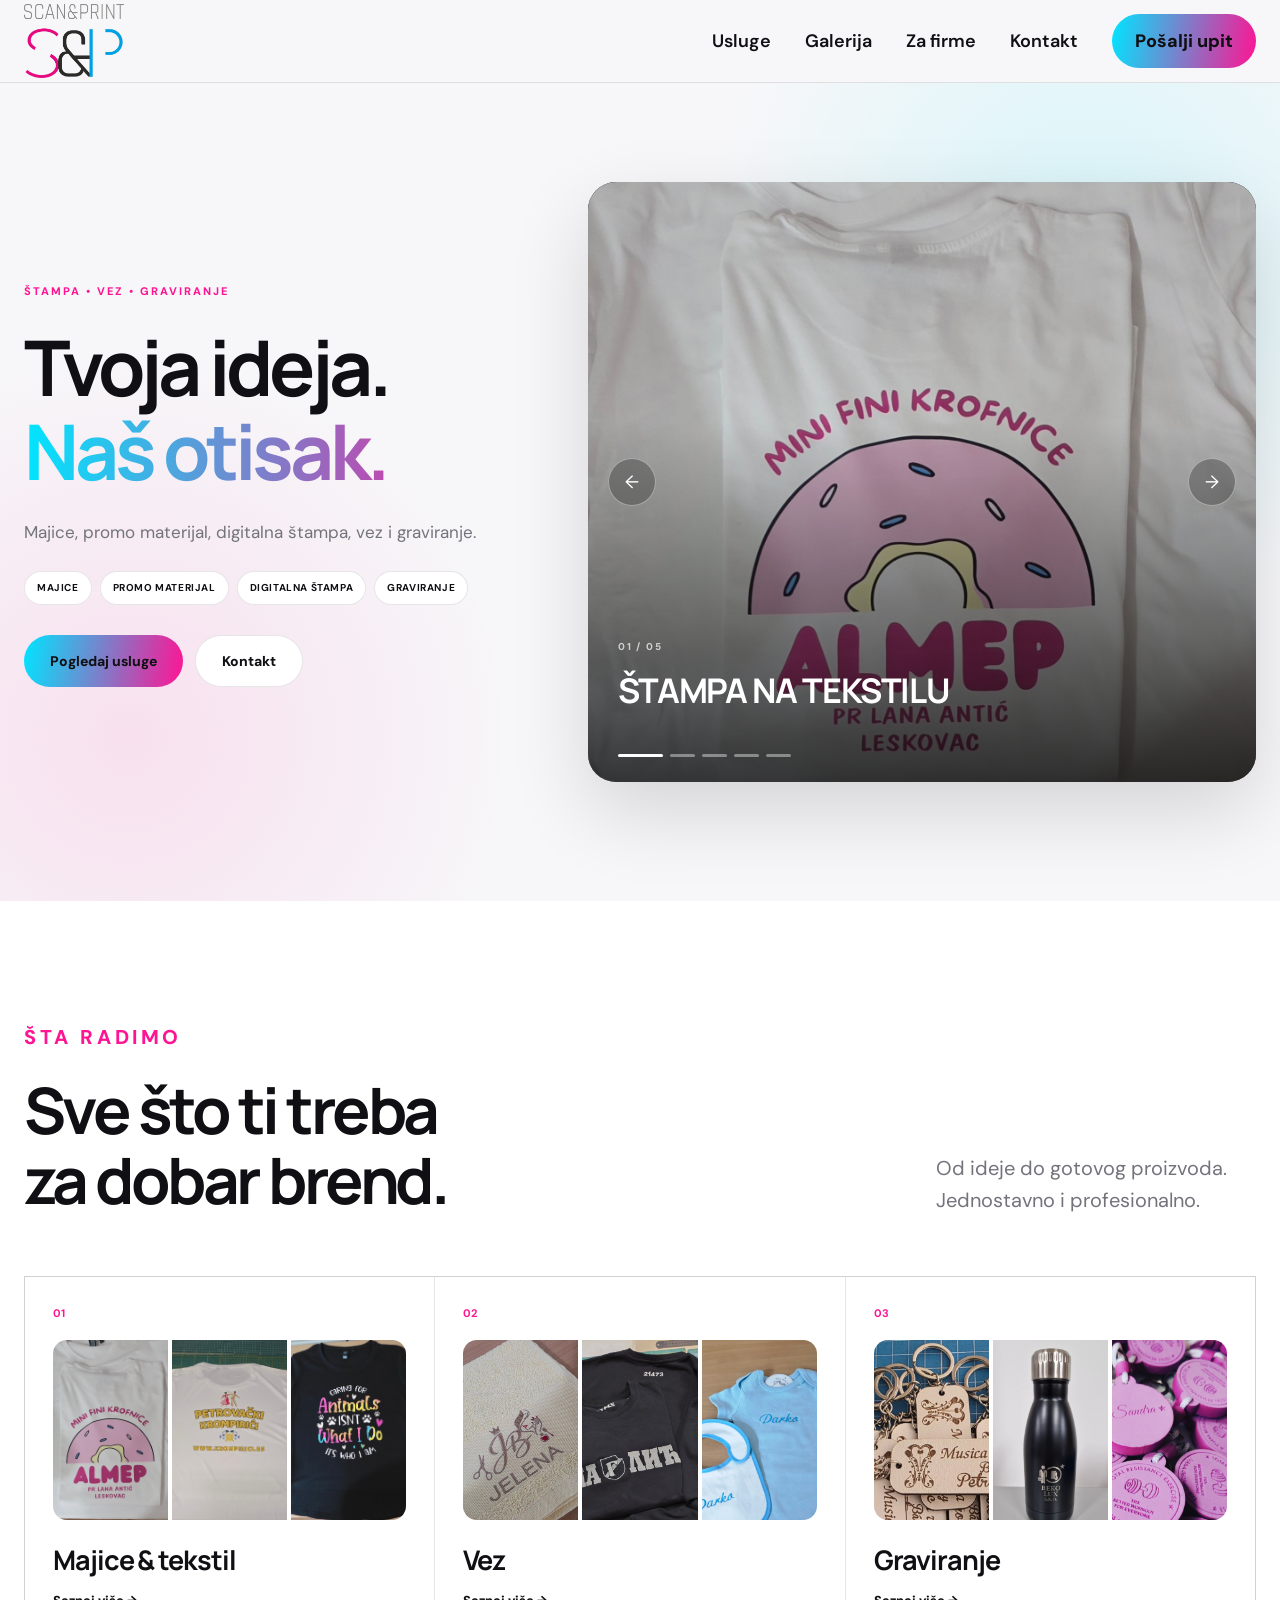
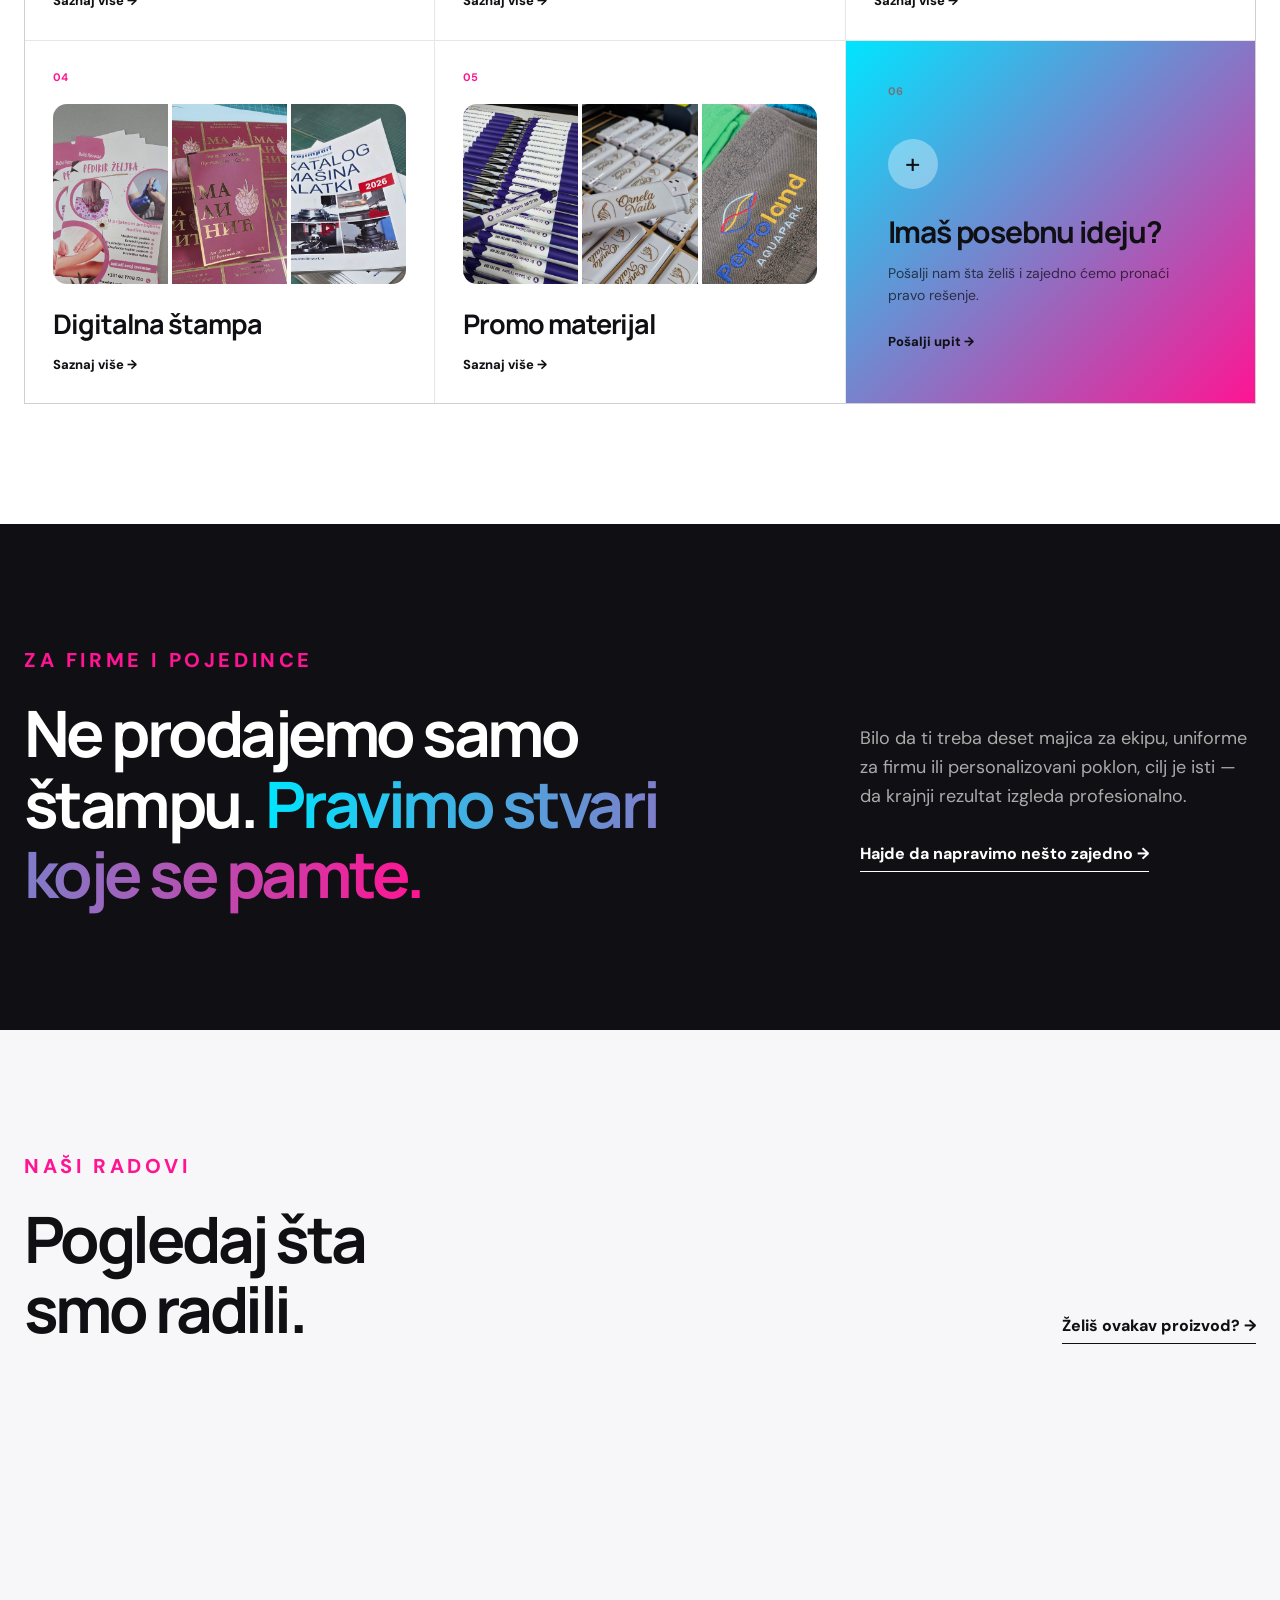
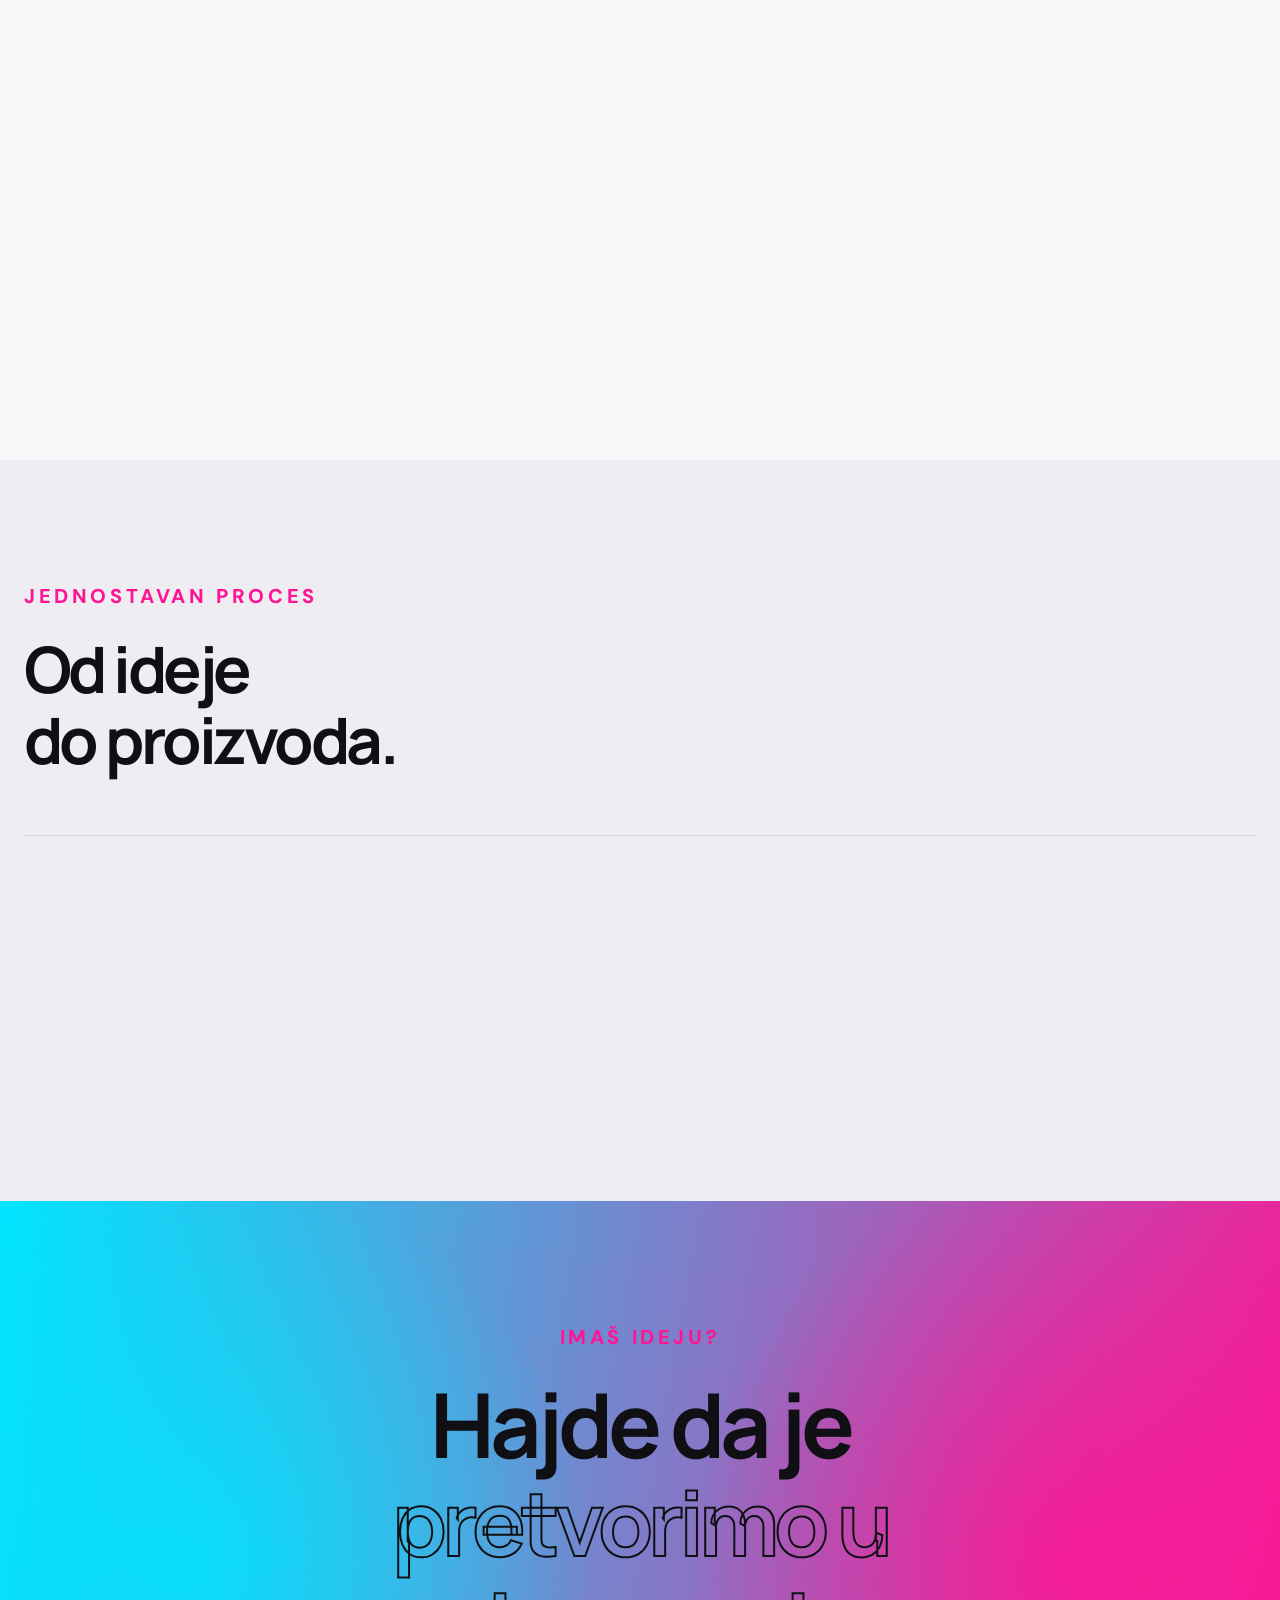
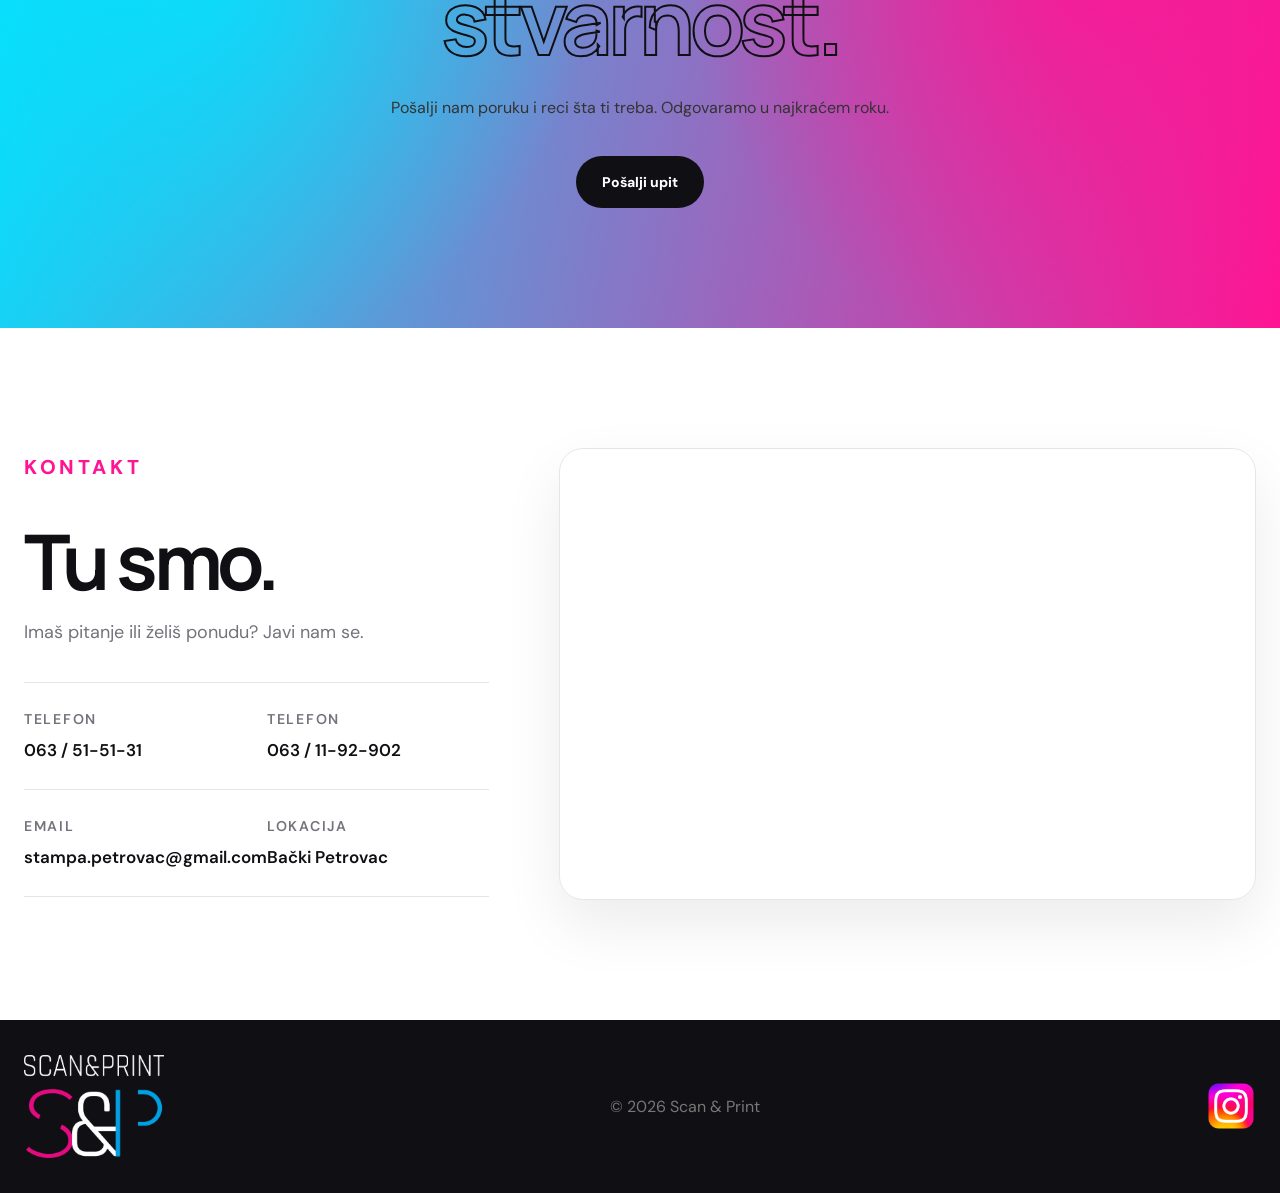
==== index.html @ a9c8c6fd "Add files via upload" ====
<!DOCTYPE html>
<html lang="sr">

<head>

    <meta charset="UTF-8">
    <meta name="viewport" content="width=device-width, initial-scale=1.0">

    <title>Scan & Print | Štampa, vez, graviranje i brendiranje</title>

    <meta name="description"
          content="Scan & Print – digitalna štampa, vez, graviranje, personalizacija i brendiranje u Bačkom Petrovcu.">

    <link rel="preconnect" href="https://fonts.googleapis.com">
    <link rel="preconnect" href="https://fonts.gstatic.com" crossorigin>

    <link href="https://fonts.googleapis.com/css2?family=DM+Sans:wght@400;500;600;700&family=Manrope:wght@500;600;700;800&display=swap"
          rel="stylesheet">

    <link rel="stylesheet" href="style.css">

</head>


<body>


<!-- ================= HEADER ================= -->

<header class="header">

    <div class="container nav">

        <a href="index.html" class="logo">
            <img src="slike/Logo crni.png" alt="Scan & Print">
        </a>


        <nav class="desktop-menu">
            <a href="usluge.html">Usluge</a>
            <a href="galerija.html">Galerija</a>
            <a href="firme.html">Za firme</a>
            <a href="#kontakt">Kontakt</a>
            <a href="#upit" class="nav-button">
                Pošalji upit
            </a>

        </nav>


        <button class="menu-toggle" aria-label="Otvori meni">

            <span></span>
            <span></span>
            <span></span>

        </button>

    </div>


    <div class="mobile-menu">

        <a href="usluge.html">Usluge</a>
        <a href="galerija.html">Galerija</a>
        <a href="firme.html">Za firme</a>
        <a href="#kontakt">Kontakt</a>

        <a href="#upit" class="mobile-button">
            Pošalji upit
        </a>

    </div>

</header>



<!-- ================= HERO ================= -->

<section class="hero">

    <div class="container hero-new">

        <!-- LEVA STRANA -->

        <div class="hero-new-content">

            <span class="hero-kicker">
                ŠTAMPA • VEZ • GRAVIRANJE
            </span>

            <h1>
                Tvoja ideja.
                <span>Naš otisak.</span>
            </h1>

            <p>
                Majice, promo materijal, digitalna štampa,
                vez i graviranje.
            </p>

            <div class="hero-services">

                <span>MAJICE</span>
                <span>PROMO MATERIJAL</span>
                <span>DIGITALNA ŠTAMPA</span>
                <span>GRAVIRANJE</span>

            </div>

            <div class="hero-buttons">

                <a
                    href="#usluge"
                    class="button primary"
                >
                    Pogledaj usluge
                </a>

                <a
                    href="#kontakt"
                    class="button secondary"
                >
                    Kontakt
                </a>

            </div>

        </div>


        <!-- DESNA STRANA / SLIDER -->

        <div class="hero-new-slider">

            <div class="hero-new-slide active">

                <img
                    src="Galerija/tekstil1.jpg"
                    alt="Štampa na tekstilu"
                >

                <div class="hero-new-caption">

                    <small>
                        01 / 05
                    </small>

                    <strong>
                        ŠTAMPA NA TEKSTILU
                    </strong>

                </div>

            </div>


            <div class="hero-new-slide">

                <img
                    src="Galerija/vez1.jpg"
                    alt="Vez"
                >

                <div class="hero-new-caption">

                    <small>
                        02 / 05
                    </small>

                    <strong>
                        VEZ
                    </strong>

                </div>

            </div>


            <div class="hero-new-slide">

                <img
                    src="Galerija/graviranje1.jpg"
                    alt="Graviranje"
                >

                <div class="hero-new-caption">

                    <small>
                        03 / 05
                    </small>

                    <strong>
                        GRAVIRANJE
                    </strong>

                </div>

            </div>


            <div class="hero-new-slide">

                <img
                    src="Galerija/stampa1.jpg"
                    alt="Digitalna štampa"
                >

                <div class="hero-new-caption">

                    <small>
                        04 / 05
                    </small>

                    <strong>
                        DIGITALNA ŠTAMPA
                    </strong>

                </div>

            </div>


            <div class="hero-new-slide">

                <img
                    src="Galerija/promo1.jpg"
                    alt="Promo materijal"
                >

                <div class="hero-new-caption">

                    <small>
                        05 / 05
                    </small>

                    <strong>
                        PROMO MATERIJAL
                    </strong>

                </div>

            </div>


            <button
                class="hero-new-prev"
                aria-label="Prethodna slika"
            >
                ←
            </button>


            <button
                class="hero-new-next"
                aria-label="Sledeća slika"
            >
                →
            </button>


            <div class="hero-new-dots">

                <button
                    class="hero-new-dot active"
                    aria-label="Slika 1"
                ></button>

                <button
                    class="hero-new-dot"
                    aria-label="Slika 2"
                ></button>

                <button
                    class="hero-new-dot"
                    aria-label="Slika 3"
                ></button>

                <button
                    class="hero-new-dot"
                    aria-label="Slika 4"
                ></button>

                <button
                    class="hero-new-dot"
                    aria-label="Slika 5"
                ></button>

            </div>

        </div>

    </div>

</section>



<!-- ================= SERVICES ================= -->

<section class="services section" id="usluge">

    <div class="container">

        <div class="section-heading">

            <div>
                <span class="eyebrow">ŠTA RADIMO</span>

                <h2>
                    Sve što ti treba<br>
                    za dobar brend.
                </h2>
            </div>

            <p>
                Od ideje do gotovog proizvoda.
                Jednostavno i profesionalno.
            </p>

        </div>


        <div class="services-grid">


            <!-- 01 MAJICE & TEKSTIL -->

            <article class="service-card service-image-card">

                <div class="service-number">
                    01
                </div>

                <div class="service-images">

                    <img
                        src="slike/tekstil1.jpg"
                        alt="Majice i tekstil 1"
                    >

                    <img
                        src="slike/tekstil2.jpg"
                        alt="Majice i tekstil 2"
                    >

                    <img
                        src="slike/tekstil3.jpg"
                        alt="Majice i tekstil 3"
                    >

                </div>

                <h3>
                    Majice & tekstil
                </h3>

                <a href="usluge.html">
                    Saznaj više →
                </a>

            </article>



            <!-- 02 VEZ -->

            <article class="service-card service-image-card">

                <div class="service-number">
                    02
                </div>

                <div class="service-images">

                    <img
                        src="slike/vez1.jpg"
                        alt="Vez 1"
                    >

                    <img
                        src="slike/vez2.jpg"
                        alt="Vez 2"
                    >

                    <img
                        src="slike/vez3.jpg"
                        alt="Vez 3"
                    >

                </div>

                <h3>
                    Vez
                </h3>

                <a href="usluge.html">
                    Saznaj više →
                </a>

            </article>



            <!-- 03 GRAVIRANJE -->

            <article class="service-card service-image-card">

                <div class="service-number">
                    03
                </div>

                <div class="service-images">

                    <img
                        src="slike/graviranje1.jpg"
                        alt="Graviranje 1"
                    >

                    <img
                        src="slike/graviranje5.jpg"
                        alt="Graviranje 2"
                    >

                    <img
                        src="slike/graviranje3.jpg"
                        alt="Graviranje 3"
                    >

                </div>

                <h3>
                    Graviranje
                </h3>

                <a href="usluge.html">
                    Saznaj više →
                </a>

            </article>



            <!-- 04 DIGITALNA ŠTAMPA -->

            <article class="service-card service-image-card">

                <div class="service-number">
                    04
                </div>

                <div class="service-images">

                    <img
                        src="slike/stampa1.jpg"
                        alt="Digitalna štampa 1"
                    >

                    <img
                        src="slike/stampa2.jpg"
                        alt="Digitalna štampa 2"
                    >

                    <img
                        src="slike/stampa3.jpg"
                        alt="Digitalna štampa 3"
                    >

                </div>

                <h3>
                    Digitalna štampa
                </h3>

                <a href="usluge.html">
                    Saznaj više →
                </a>

            </article>



            <!-- 05 PROMO MATERIJAL -->

            <article class="service-card service-image-card">

                <div class="service-number">
                    05
                </div>

                <div class="service-images">

                    <img
                        src="slike/promo1.jpg"
                        alt="Promo materijal 1"
                    >

                    <img
                        src="slike/promo2.jpg"
                        alt="Promo materijal 2"
                    >

                    <img
                        src="slike/promo3.jpg"
                        alt="Promo materijal 3"
                    >

                </div>

                <h3>
                    Promo materijal
                </h3>

                <a href="usluge.html">
                    Saznaj više →
                </a>

            </article>



            <!-- 06 POSEBNA IDEJA -->

            <article class="service-card accent service-special">

                <div class="service-number">
                    06
                </div>

                <div class="service-special-content">

                    <span class="special-symbol">
                        +
                    </span>

                    <h3>
                        Imaš posebnu ideju?
                    </h3>

                    <p>
                        Pošalji nam šta želiš
                        i zajedno ćemo pronaći
                        pravo rešenje.
                    </p>

                    <a href="#upit">
                        Pošalji upit →
                    </a>

                </div>

            </article>


        </div>

    </div>

</section>


<!-- ================= INTRO ================= -->

<section class="intro section">

    <div class="container intro-grid">


        <div class="intro-title">

            <span class="eyebrow">
                ZA FIRME I POJEDINCE
            </span>

            <h2>

                Ne prodajemo samo štampu.

                <span>
                    Pravimo stvari koje se pamte.
                </span>

            </h2>

        </div>


        <div class="intro-text">

            <p>

                Bilo da ti treba deset majica za ekipu,
                uniforme za firmu ili personalizovani poklon,
                cilj je isti — da krajnji rezultat izgleda
                profesionalno.

            </p>


            <a href="#upit" class="text-link">
                Hajde da napravimo nešto zajedno →
            </a>

        </div>


    </div>

</section>



<!-- ================= PORTFOLIO ================= -->

<section class="portfolio section" id="radovi">

    <div class="container">


        <div class="section-heading">

            <div>

                <span class="eyebrow">
                    NAŠI RADOVI
                </span>

                <h2>
                    Pogledaj šta<br>
                    smo radili.
                </h2>

            </div>


            <a href="#kontakt" class="text-link">
                Želiš ovakav proizvod? →
            </a>

        </div>



        <div class="portfolio-grid">


            <div class="portfolio-item item-large">

                <img src="slike/tekstil4.jpg"
                     alt="Štampa na majicama">

                <div class="portfolio-label">
                    MAJICE
                </div>

            </div>



            <div class="portfolio-item">

                <img src="slike/vez1.jpg"
                     alt="Vez">

                <div class="portfolio-label">
                    VEZ
                </div>

            </div>



            <div class="portfolio-item">

                <img src="slike/graviranje5.jpg"
                     alt="Graviranje">

                <div class="portfolio-label">
                    GRAVIRANJE
                </div>

            </div>



            <div class="portfolio-item item-wide">

                <img src="slike/promo4.jpg"
                     alt="Promo materijal">

                <div class="portfolio-label">
                    PROMO MATERIJAL
                </div>

            </div>


        </div>

    </div>

</section>



<!-- ================= PROCESS ================= -->

<section class="process section" id="proces">

    <div class="container">


        <div class="section-heading">

            <div>

                <span class="eyebrow">
                    JEDNOSTAVAN PROCES
                </span>

                <h2>
                    Od ideje<br>
                    do proizvoda.
                </h2>

            </div>

        </div>



        <div class="process-grid">


            <div class="process-item">

                <span>01</span>

                <h3>
                    Pošalješ ideju
                </h3>

                <p>
                    Logo, fotografiju, tekst
                    ili samo objasniš šta želiš.
                </p>

            </div>



            <div class="process-item">

                <span>02</span>

                <h3>
                    Pripremamo dizajn
                </h3>

                <p>
                    Dogovaramo detalje i
                    pripremamo materijal za štampu.
                </p>

            </div>



            <div class="process-item">

                <span>03</span>

                <h3>
                    Izrada
                </h3>

                <p>
                    Štampamo, vezemo ili
                    graviramo prema dogovoru.
                </p>

            </div>



            <div class="process-item">

                <span>04</span>

                <h3>
                    Gotov proizvod
                </h3>

                <p>
                    Preuzimaš gotov proizvod
                    spreman za upotrebu.
                </p>

            </div>


        </div>

    </div>

</section>



<!-- ================= CTA ================= -->

<section class="cta section" id="upit">

    <div class="container cta-inner">

        <span class="eyebrow">
            IMAŠ IDEJU?
        </span>


        <h2>

            Hajde da je

            <span>
                pretvorimo u stvarnost.
            </span>

        </h2>


        <p>

            Pošalji nam poruku i reci šta ti treba.
            Odgovaramo u najkraćem roku.

        </p>


        <a href="mailto:stampa.petrovac@gmail.com"
           class="button light">

            Pošalji upit

        </a>

    </div>

</section>



<!-- ================= CONTACT ================= -->

<section class="contact section" id="kontakt">

    <div class="container">

        <div class="contact-grid">

            <!-- LEVO -->

            <div class="contact-content">

                <span class="eyebrow">
                    KONTAKT
                </span>

                <h2>
                    Tu smo.
                </h2>

                <p>
                    Imaš pitanje ili želiš ponudu?
                    Javi nam se.
                </p>


                <div class="contact-info">

                    <a href="tel:+38163515131">

                        <small>
                            Telefon
                        </small>

                        063 / 51-51-31

                    </a>


                    <a href="tel:+381631192902">

                        <small>
                            Telefon
                        </small>

                        063 / 11-92-902

                    </a>


                    <a href="mailto:stampa.petrovac@gmail.com">

                        <small>
                            Email
                        </small>

                        stampa.petrovac@gmail.com

                    </a>


                    <div>

                        <small>
                            Lokacija
                        </small>

                        Bački Petrovac

                    </div>

                </div>

            </div>


            <!-- DESNO MAPA -->

            <div class="contact-map">

                <iframe
        src="https://www.google.com/maps?q=Puškinova+10,+Bački+Petrovac,+Serbia&output=embed"
        width="100%"
        height="100%"
        style="border:0;"
        allowfullscreen=""
        loading="lazy"
        referrerpolicy="no-referrer-when-downgrade">
                </iframe>

            </div>

        </div>

    </div>

</section>



<!-- ================= FOOTER ================= -->

<footer class="footer">

    <div class="container footer-inner">


        <a href="index.html" class="logo">

            <img src="slike/Logo beli.png"
                 alt="Scan & Print">

        </a>


        <p>
            © 2026 Scan & Print
        </p>


<a
    href="https://www.instagram.com/scan_print_bp/"
    target="_blank"
    rel="noopener noreferrer"
>
    <img
        src="slike/iq.png"
        alt="Instagram Scan & Print"
        style="width: 50px; height: 50px;"
    >
</a>

    </div>

</footer>

<button
    class="back-to-top"
    id="backToTop"
    aria-label="Vrati se na vrh"
>
    ↑
</button>

<script src="script.js"></script>

</body>

</html>
---- style.css ----
:root {
    --black: #101014;
    --dark: #18181d;
    --white: #ffffff;

    --background: #f7f7f9;
    --soft: #eeeeF2;

    --cyan: #00e5ff;
    --magenta: #ff1493;

    --gray: #73737c;
    --light-gray: #a1a1aa;

    --border: rgba(16, 16, 20, 0.10);

    --container: 1240px;
}


/* =========================================================
   RESET
========================================================= */

* {
    margin: 0;
    padding: 0;
    box-sizing: border-box;
}

html {
    scroll-behavior: smooth;
}

body {
    font-family: "DM Sans", sans-serif;
    background: var(--background);
    color: var(--black);
    line-height: 1.6;
    overflow-x: hidden;
}

img {
    max-width: 100%;
    display: block;
}

a {
    color: inherit;
    text-decoration: none;
}

button,
input,
textarea {
    font-family: inherit;
}


/* =========================================================
   CONTAINER
========================================================= */

.container {
    width: min(
        var(--container),
        calc(100% - 48px)
    );

    margin: 0 auto;
}


/* =========================================================
   SECTIONS
========================================================= */

.section {
    padding: 120px 0;
}


/* =========================================================
   TYPOGRAPHY
========================================================= */

h1,
h2,
h3 {
    font-family: "Manrope", sans-serif;
}

h2 {
    font-size: clamp(42px, 5vw, 72px);
    line-height: .98;
    letter-spacing: -.055em;
}

.eyebrow {
    display: inline-block;
    color: var(--magenta);
    font-size: 20px;
    font-weight: 800;
    letter-spacing: .18em;
    margin-bottom: 22px;
}


/* =========================================================
   HEADER
========================================================= */

.header {
    position: sticky;
    top: 0;
    z-index: 1000;

    background: rgba(247, 247, 249, .92);

    backdrop-filter: blur(18px);
    -webkit-backdrop-filter: blur(18px);

    border-bottom: 1px solid var(--border);
}

.nav {
    height: 82px;

    display: flex;
    align-items: center;
    justify-content: space-between;
}


/* =========================================================
   LOGO
========================================================= */

.logo {
    display: flex;
    align-items: center;
    flex-shrink: 0;
}

.logo img {
    width: 100px;
    height: auto;
    display: block;
}


/* =========================================================
   DESKTOP MENU
========================================================= */

.desktop-menu {
    display: flex;
    align-items: center;
    gap: 34px;

    font-size: 18px;
    font-weight: 600;
}

.desktop-menu a {
    transition: color .2s ease;
}

.desktop-menu a:hover {
    color: var(--magenta);
}


/* =========================================================
   NAV BUTTON
========================================================= */

.nav-button {
    padding: 13px 23px;

    border-radius: 100px;

    font-weight: 800;

    color: var(--black);

    background:
        linear-gradient(
            100deg,
            var(--cyan),
            var(--magenta)
        );

    transition:
        transform .2s ease,
        box-shadow .2s ease;
}

.nav-button:hover {
    transform: translateY(-2px);

    box-shadow:
        0 10px 30px
        rgba(255, 20, 147, .20);
}


/* =========================================================
   MOBILE MENU BUTTON
========================================================= */

.menu-toggle {
    display: none;

    width: 34px;
    height: 34px;

    border: none;
    background: transparent;

    cursor: pointer;

    padding: 4px;
}

.menu-toggle span {
    display: block;

    width: 100%;
    height: 2px;

    margin: 6px 0;

    background: var(--black);

    transition: .3s;
}


/* =========================================================
   MOBILE MENU
========================================================= */

.mobile-menu {
    display: none;

    flex-direction: column;

    padding: 20px 24px 30px;

    background: var(--background);

    border-top: 1px solid var(--border);
}

.mobile-menu.active {
    display: flex;
}

.mobile-menu a {
    padding: 15px 0;

    border-bottom: 1px solid var(--border);

    font-weight: 600;
}

.mobile-menu a:hover {
    color: var(--magenta);
}

.mobile-button {
    margin-top: 15px;

    text-align: center;

    border-radius: 100px;

    background:
        linear-gradient(
            100deg,
            var(--cyan),
            var(--magenta)
        );

    border: none !important;

    color: var(--black);
}


/* =========================================================
   HERO
========================================================= */

.hero {
    min-height: calc(100vh - 82px);

    display: flex;
    align-items: center;

    padding: 70px 0;

    position: relative;

    overflow: hidden;

    background:
        radial-gradient(
            circle at 85% 20%,
            rgba(0, 229, 255, .13),
            transparent 30%
        ),

        radial-gradient(
            circle at 10% 80%,
            rgba(255, 20, 147, .10),
            transparent 30%
        );
}

.hero-grid {
    display: grid;

    grid-template-columns: 1fr 1fr;

    gap: 70px;

    align-items: center;
}


/* =========================================================
   HERO CONTENT
========================================================= */

.hero-content {
    max-width: 620px;
}

.hero-logo {
    margin-bottom: 25px;
}

.hero-logo img {
    width: 180px;
    height: auto;
}

.hero h1 {
    font-size: clamp(60px, 8vw, 112px);

    line-height: 1.15;

    letter-spacing: -.07em;

    margin-bottom: 35px;
}

.hero h1 span {
    display: block;

    color: transparent;

    background:
        linear-gradient(
            90deg,
            var(--cyan),
            var(--magenta)
        );

    -webkit-background-clip: text;
    background-clip: text;
}

.hero p {
    max-width: 500px;

    color: var(--gray);

    font-size: 19px;

    margin-bottom: 40px;
}


/* =========================================================
   HERO BUTTONS
========================================================= */

.hero-buttons {
    display: flex;
    gap: 12px;
}

.button {
    display: inline-flex;

    align-items: center;
    justify-content: center;

    min-height: 52px;

    padding: 0 26px;

    border-radius: 100px;

    font-size: 14px;
    font-weight: 800;

    transition:
        transform .2s ease,
        box-shadow .2s ease;
}

.button:hover {
    transform: translateY(-3px);
}

.primary {
    background:
        linear-gradient(
            100deg,
            var(--cyan),
            var(--magenta)
        );

    color: var(--black);
}

.primary:hover {
    box-shadow:
        0 12px 35px
        rgba(255, 20, 147, .25);
}

.secondary {
    background: var(--white);

    border: 1px solid var(--border);
}


/* =========================================================
   NEW HERO
========================================================= */

.hero {
    padding: 70px 0 90px;
    overflow: hidden;
}

.hero-new {
    display: grid;
    grid-template-columns: .85fr 1.15fr;
    align-items: center;
    gap: 70px;
}


/* TEXT */

.hero-new-content {
    position: relative;
    z-index: 2;
}

.hero-kicker {
    display: inline-block;

    font-size: 11px;
    font-weight: 800;

    letter-spacing: .18em;

    color: var(--magenta);
}

.hero-new-content h1 {
    margin: 22px 0 25px;

    font-family: "Manrope", sans-serif;

    font-size: clamp(55px, 6vw, 90px);

    line-height: 1.08;
    
    letter-spacing: -.055em;
}

.hero-new-content h1 span {
    display: block;

    color: transparent;

    background:
        linear-gradient(
            90deg,
            var(--cyan),
            var(--magenta)
        );

    -webkit-background-clip: text;
    background-clip: text;
}

.hero-new-content p {
    max-width: 500px;

    margin-bottom: 25px;

    font-size: 17px;

    line-height: 1.6;

    color: var(--gray);
}


/* SERVICES */

.hero-services {
    display: flex;

    flex-wrap: wrap;

    gap: 8px;

    margin-bottom: 30px;
}

.hero-services span {
    padding: 8px 12px;

    border: 1px solid var(--border);

    border-radius: 50px;

    font-size: 10px;

    font-weight: 700;

    letter-spacing: .06em;

    background: var(--white);
}


/* SLIDER */

.hero-new-slider {
    position: relative;

    width: 100%;

    height: 600px;

    overflow: hidden;

    border-radius: 28px;

    background: #111;

    box-shadow:
        0 30px 80px rgba(0,0,0,.14);
}

.hero-new-slide {
    position: absolute;

    inset: 0;

    opacity: 0;

    visibility: hidden;

    transform: scale(1.04);

    transition:
        opacity .6s ease,
        transform 1s ease;
}

.hero-new-slide.active {
    opacity: 1;

    visibility: visible;

    transform: scale(1);
}

.hero-new-slide::after {
    content: "";

    position: absolute;

    inset: 0;

    background:
        linear-gradient(
            180deg,
            transparent 40%,
            rgba(0,0,0,.75)
        );
}

.hero-new-slide img {
    width: 100%;
    height: 100%;

    object-fit: cover;

    display: block;
}


/* CAPTION */

.hero-new-caption {
    position: absolute;

    z-index: 3;

    left: 30px;
    bottom: 65px;

    color: white;
}

.hero-new-caption small {
    display: block;

    margin-bottom: 8px;

    font-size: 10px;

    font-weight: 700;

    letter-spacing: .18em;

    opacity: .7;
}

.hero-new-caption strong {
    font-family: "Manrope", sans-serif;

    font-size: 34px;

    letter-spacing: -.04em;
}


/* ARROWS */

.hero-new-prev,
.hero-new-next {
    position: absolute;

    z-index: 5;

    top: 50%;

    width: 48px;
    height: 48px;

    display: flex;

    align-items: center;
    justify-content: center;

    border: 1px solid rgba(255,255,255,.4);

    border-radius: 50%;

    background: rgba(0,0,0,.25);

    backdrop-filter: blur(10px);

    color: white;

    font-size: 18px;

    cursor: pointer;

    transform: translateY(-50%);

    transition: .25s ease;
}

.hero-new-prev {
    left: 20px;
}

.hero-new-next {
    right: 20px;
}

.hero-new-prev:hover,
.hero-new-next:hover {
    background:
        linear-gradient(
            135deg,
            var(--cyan),
            var(--magenta)
        );

    border-color: transparent;

    transform:
        translateY(-50%)
        scale(1.08);
}


/* DOTS */

.hero-new-dots {
    position: absolute;

    z-index: 5;

    left: 30px;
    right: 30px;
    bottom: 25px;

    display: flex;

    gap: 7px;
}

.hero-new-dot {
    width: 25px;
    height: 3px;

    padding: 0;

    border: 0;

    border-radius: 10px;

    background: rgba(255,255,255,.4);

    cursor: pointer;

    transition: .3s ease;
}

.hero-new-dot.active {
    width: 45px;

    background: white;
}


/* =========================================================
   TABLET
========================================================= */

@media (max-width: 1000px) {

    .hero-new {
        grid-template-columns: 1fr;

        gap: 45px;
    }

    .hero-new-content {
        max-width: 700px;
    }

    .hero-new-slider {
        height: 520px;
    }

}


/* =========================================================
   MOBILE
========================================================= */

@media (max-width: 600px) {

    .hero {
        padding: 20px 0 60px;
    }

    .hero-new {
        display: flex;

        flex-direction: column;

        gap: 25px;
    }


    /* SLIKA PRVA */

    .hero-new-slider {
        order: 1;

        height: 340px;

        border-radius: 20px;

        width: 100%;
    }


    /* TEKST POSLE SLIKE */

    .hero-new-content {
        order: 2;

        width: 100%;
    }


    .hero-kicker {
        font-size: 10px;
    }


    .hero-new-content h1 {
        font-size: 48px;

        margin:
            12px 0 15px;
    }


    .hero-new-content p {
        font-size: 15px;

        line-height: 1.5;

        margin-bottom: 18px;
    }


    .hero-services {
        gap: 6px;

        margin-bottom: 20px;
    }


    .hero-services span {
        font-size: 9px;

        padding: 7px 10px;
    }


    .hero-new-caption {
        left: 20px;

        bottom: 55px;
    }


    .hero-new-caption strong {
        font-size: 27px;
    }


    .hero-new-prev,
    .hero-new-next {
        width: 40px;
        height: 40px;
    }


    .hero-new-prev {
        left: 12px;
    }

    .hero-new-next {
        right: 12px;
    }


    .hero-new-dots {
        left: 20px;
        right: 20px;

        bottom: 20px;
    }

}


/* =========================================================
   SECTION HEADING
========================================================= */

.section-heading {
    display: flex;

    justify-content: space-between;

    align-items: flex-end;

    margin-bottom: 60px;
}

.section-heading > p {
    width: 320px;

    color: var(--gray);

    font-size: 20px;
}


/* =========================================================
   SERVICES
========================================================= */

.services {
    background: var(--white);
}

.services-grid {
    display: grid;

    grid-template-columns:
        repeat(3, 1fr);

    gap: 1px;

    background: var(--border);

    border: 1px solid var(--border);
}


/* =========================================================
   SERVICE CARD
========================================================= */

.service-card {
    background: var(--white);

    padding: 42px;

    min-height: 310px;

    display: flex;

    flex-direction: column;

    transition:
        background .3s ease,
        color .3s ease,
        transform .3s ease;
}

.service-card:hover {
    background: var(--black);

    color: white;

    transform:
        translateY(-5px);
}

.service-card.large {
    grid-row: span 2;

    min-height: 621px;
}

.service-number {
    font-size: 11px;

    font-weight: 700;

    color: var(--gray);

    margin-bottom: 30px;
}


/* =========================================================
   SERVICE IMAGE
========================================================= */

.service-image {
    width: 100%;

    height: 180px;

    margin-bottom: 25px;

    border-radius: 14px;

    overflow: hidden;

    background: #ddd;
}

.service-image img {
    width: 100%;
    height: 100%;

    object-fit: cover;

    display: block;

    transition:
        transform .5s ease;
}

.service-card:hover
.service-image img {
    transform:
        scale(1.05);
}


/* =========================================================
   SERVICE ICON
========================================================= */

.service-icon {
    width: 48px;
    height: 48px;

    display: flex;

    align-items: center;
    justify-content: center;

    border-radius: 50%;

    background:
        linear-gradient(
            135deg,
            rgba(0, 229, 255, .15),
            rgba(255, 20, 147, .15)
        );

    color: var(--magenta);

    font-family: "Manrope", sans-serif;

    font-size: 14px;

    font-weight: 800;

    margin-bottom: 25px;
}

.service-card h3 {
    font-size: 27px;

    letter-spacing: -.04em;

    margin-bottom: 12px;
}

.service-card p {
    max-width: 300px;

    color: var(--gray);

    font-size: 14px;

    margin-bottom: 25px;
}

.service-card:hover p {
    color: #aaa;
}

.service-card a {
    margin-top: auto;

    font-size: 13px;

    font-weight: 800;
}

.service-card a:hover {
    color: var(--cyan);
}


/* =========================================================
   SPECIAL CARD
========================================================= */

.service-card.accent {
    background:
        linear-gradient(
            135deg,
            var(--cyan),
            var(--magenta)
        );

    color: var(--black);
}

.service-card.accent:hover {
    background:
        linear-gradient(
            135deg,
            var(--magenta),
            var(--cyan)
        );

    color: var(--black);
}

.service-card.accent .service-icon {
    background:
        rgba(255, 255, 255, .35);

    color: var(--black);
}


/* =========================================================
   INTRO
========================================================= */

.intro {
    background: var(--black);

    color: white;
}

.intro-grid {
    display: grid;

    grid-template-columns:
        1.3fr .7fr;

    gap: 100px;
}

.intro h2 {
    max-width: 800px;
}

.intro h2 span {
    display: inline;

    color: transparent;

    background:
        linear-gradient(
            90deg,
            var(--cyan),
            var(--magenta)
        );

    -webkit-background-clip: text;
    background-clip: text;
}

.intro-text {
    padding-top: 80px;
}

.intro-text p {
    color: #aaa;

    font-size: 18px;

    margin-bottom: 30px;
}


/* =========================================================
   TEXT LINK
========================================================= */

.text-link {
    display: inline-block;

    font-size: 16px;

    font-weight: 800;

    padding-bottom: 5px;

    border-bottom:
        1px solid
        currentColor;

    transition:
        color .2s ease;
}

.text-link:hover {
    color: var(--magenta);
}


/* =========================================================
   PORTFOLIO
========================================================= */

.portfolio {
    background: var(--background);
}

.portfolio-grid {
    display: grid;

    grid-template-columns:
        1.4fr .8fr .8fr;

    grid-auto-rows: 260px;

    gap: 16px;
}

.portfolio-item {
    position: relative;

    overflow: hidden;

    border-radius: 20px;

    background: #ddd;
}

.portfolio-item img {
    width: 100%;
    height: 100%;

    display: block;

    object-fit: cover;

    transition:
        transform .6s ease;
}

.portfolio-item:hover img {
    transform:
        scale(1.06);
}

.item-large {
    grid-row: span 2;
}

.item-wide {
    grid-column: span 2;
}


/* =========================================================
   PORTFOLIO LABEL
========================================================= */

.portfolio-label {
    position: absolute;

    left: 20px;
    bottom: 20px;

    padding:
        9px
        14px;

    border-radius: 100px;

    background:
        rgba(
            16,
            16,
            20,
            .85
        );

    color: white;

    font-size: 10px;

    font-weight: 800;

    letter-spacing: .12em;

    backdrop-filter: blur(10px);
}


/* =========================================================
   PROCESS
========================================================= */

.process {
    background: var(--soft);
}

.process-grid {
    display: grid;

    grid-template-columns:
        repeat(4, 1fr);

    border-top:
        1px solid
        var(--border);
}

.process-item {
    padding:
        40px
        30px;

    border-right:
        1px solid
        var(--border);
}

.process-item:last-child {
    border-right: none;
}

.process-item > span {
    display: block;

    color: var(--magenta);

    font-size: 12px;

    font-weight: 800;

    margin-bottom: 60px;
}

.process-item h3 {
    font-size: 24px;

    letter-spacing: -.04em;

    margin-bottom: 12px;
}

.process-item p {
    color: var(--gray);

    font-size: 14px;
}


/* =========================================================
   CTA
========================================================= */

.cta {
    position: relative;

    overflow: hidden;

    text-align: center;

    background:
        radial-gradient(
            circle at 15% 50%,
            rgba(0, 229, 255, .8),
            transparent 35%
        ),

        radial-gradient(
            circle at 85% 50%,
            rgba(255, 20, 147, .8),
            transparent 35%
        ),

        linear-gradient(
            100deg,
            var(--cyan),
            var(--magenta)
        );
}

.cta-inner {
    max-width: 900px;
}

.cta h2 {
    font-size:
        clamp(
            50px,
            7vw,
            90px
        );

    margin-bottom: 25px;
}

.cta h2 span {
    display: block;

    color: transparent;

    -webkit-text-stroke:
        2px
        var(--black);
}

.cta p {
    max-width: 500px;

    margin:
        0 auto
        35px;

    color: #333;
}


/* =========================================================
   CTA BUTTON
========================================================= */

.light {
    background: var(--black);

    color: white;
}

.light:hover {
    box-shadow:
        0 15px 40px
        rgba(0, 0, 0, .25);
}


/* =========================================================
   CONTACT
========================================================= */

.contact {
    background: var(--white);
}

.contact-grid {
    display: grid;

    grid-template-columns:
        1fr 1fr;

    gap: 100px;
}

.contact h2 {
    margin-bottom: 20px;
}

.contact-grid > div:first-child p {
    color: var(--gray);
    font-size: 18px;
}

.contact-info {
    display: grid;

    grid-template-columns:
        1fr 1fr;

    border-top:
        1px solid
        var(--border);
}

.contact-info a,
.contact-info > div {
    padding:
        25px 0;

    border-bottom:
        1px solid
        var(--border);

    display: flex;

    flex-direction: column;

    font-size: 17px;

    font-weight: 600;
}

.contact-info small {

    color: var(--gray);

    text-transform: uppercase;

    letter-spacing: .12em;

    margin-bottom: 6px;
}

.contact-info a:hover {
    color: var(--magenta);
}


/* =========================================================
   FOOTER
========================================================= */

.footer {
    background: var(--black);

    color: white;

    padding: 35px 0;
}

.footer-inner {
    display: flex;

    align-items: center;

    justify-content: space-between;
}

.footer .logo img {
    width: 140px;
}

.footer p {
    color: #777;

    font-size: 16px;
}

.footer a:last-child {
    font-size: 13px;
}

.footer a:last-child:hover {
    color: var(--cyan);
}


/* =========================================================
   TABLET
========================================================= */

@media (max-width: 900px) {

    .section {
        padding: 85px 0;
    }


    /* HEADER */

    .desktop-menu {
        display: none;
    }

    .menu-toggle {
        display: block;
    }


    /* HERO */

    .hero-grid {
        grid-template-columns: 1fr;
    }

    .hero-visual {
        height: 450px;
    }


    /* SERVICES */

    .services-grid {
        grid-template-columns:
            1fr 1fr;
    }

    .service-card.large {
        grid-row: auto;

        min-height: 310px;
    }


    /* INTRO */

    .intro-grid {
        grid-template-columns: 1fr;

        gap: 30px;
    }

    .intro-text {
        padding-top: 0;
    }


    /* PROCESS */

    .process-grid {
        grid-template-columns:
            1fr 1fr;
    }

    .process-item {
        border-bottom:
            1px solid
            var(--border);
    }


    /* CONTACT */

    .contact-grid {
        grid-template-columns: 1fr;

        gap: 50px;
    }

}


/* =========================================================
   MOBILE
========================================================= */

@media (max-width: 600px) {

    .container {
        width:
            calc(100% - 32px);
    }

    .section {
        padding:
            75px 0;
    }


    /* LOGO */

    .logo img {
        width: 120px;
    }


    /* HEADER */

    .nav {
        height: 70px;
    }


    /* HERO */

    .hero {
        min-height: auto;

        padding:
            45px 0
            60px;
    }

    .hero-logo img {
        width: 145px;
    }

    .hero h1 {
        font-size: 62px;
    }

    .hero p {
        font-size: 17px;
    }

    .hero-buttons {
        flex-direction: column;
    }

    .button {
        width: 100%;
    }


    /* HERO VISUAL */

    .hero-visual {
        height: 360px;

        border-radius: 25px;
    }

    .hero-card {
        padding: 7px;

        border-radius: 10px;
    }

    .hero-card span {
        font-size: 8px;

        margin:
            3px
            4px
            5px;
    }

    .hero-card img {
        width: 90px;
        height: 90px;

        border-radius: 6px;
    }

    .hero-circle {
        width: 185px;
        height: 185px;

        font-size: 18px;
    }

    .hero-circle strong {
        font-size: 27px;
    }

    .card-one {
        top: 20px;
        left: 15px;
    }

    .card-two {
        top: 65px;
        right: 12px;
    }

    .card-three {
        bottom: 20px;
        left: 25px;
    }


    /* SECTION HEADING */

    .section-heading {
        flex-direction: column;

        align-items: flex-start;

        gap: 25px;

        margin-bottom: 40px;
    }

    .section-heading > p {
        width: auto;
    }


    /* SERVICES */

    .services-grid {
        grid-template-columns: 1fr;
    }

    .service-card {
        min-height: 280px;

        padding: 30px;
    }

    .service-card.large {
        min-height: 400px;
    }

    .service-image {
        height: 220px;
    }


    /* INTRO */

    .intro h2 {
        font-size: 43px;
    }


    /* PORTFOLIO */

    .portfolio-grid {
        grid-template-columns: 1fr;

        grid-auto-rows: 280px;

        gap: 12px;
    }

    .portfolio-item,
    .item-large,
    .item-wide {
        grid-column: auto;

        grid-row: auto;

        height: 280px;
    }

    .portfolio-label {
        left: 15px;

        bottom: 15px;
    }


    /* PROCESS */

    .process-grid {
        grid-template-columns: 1fr;
    }

    .process-item {
        padding:
            30px 0;

        border-right: none;
    }

    .process-item > span {
        margin-bottom: 30px;
    }


    /* CTA */

    .cta h2 {
        font-size: 50px;
    }


    /* CONTACT */

    .contact-info {
        grid-template-columns: 1fr;
    }


    /* FOOTER */

    .footer-inner {
        flex-direction: column;

        align-items: flex-start;

        gap: 20px;
    }

}


/* =========================================================
   SMALL PHONES
========================================================= */

@media (max-width: 400px) {

    .hero h1 {
        font-size: 54px;
    }

    .hero-visual {
        height: 330px;
    }

    .hero-circle {
        width: 160px;
        height: 160px;

        font-size: 16px;
    }

    .hero-circle strong {
        font-size: 23px;
    }

    .hero-card img {
        width: 75px;
        height: 75px;
    }

    .card-one {
        top: 18px;
        left: 10px;
    }

    .card-two {
        top: 50px;
        right: 8px;
    }

    .card-three {
        bottom: 12px;
        left: 15px;
    }

    .cta h2 {
        font-size: 43px;
    }

}
/* =========================================================
   USLUGE STRANICA
========================================================= */

.page-hero {
    padding: 130px 0 110px;

    background:
        radial-gradient(
            circle at 85% 30%,
            rgba(0, 229, 255, .14),
            transparent 30%
        ),

        radial-gradient(
            circle at 15% 70%,
            rgba(255, 20, 147, .12),
            transparent 30%
        );
}

.page-hero h1 {
    max-width: 850px;

    font-size:
        clamp(
            65px,
            9vw,
            120px
        );

    line-height: .88;

    letter-spacing: -.07em;

    margin-bottom: 35px;
}

.page-hero h1 span {
    color: transparent;

    background:
        linear-gradient(
            90deg,
            var(--cyan),
            var(--magenta)
        );

    -webkit-background-clip: text;
    background-clip: text;
}

.page-hero p {
    max-width: 500px;

    color: var(--gray);

    font-size: 19px;
}


/* =========================================================
   SERVICE DETAIL
========================================================= */

.services-list {
    display: flex;

    flex-direction: column;

    gap: 100px;
}

.service-detail {
    position: relative;

    display: grid;

    grid-template-columns:
        1fr 1fr;

    gap: 80px;

    align-items: center;
}

.service-detail.reverse {
    direction: rtl;
}

.service-detail.reverse
.service-detail-content {
    direction: ltr;
}

.service-detail-number {
    position: absolute;

    top: -25px;
    left: 0;

    font-family: "Manrope", sans-serif;

    font-size: 11px;

    font-weight: 800;

    color: var(--magenta);

    letter-spacing: .15em;
}

.service-detail.reverse
.service-detail-number {
    left: auto;
    right: 0;
}


/* IMAGE */

.service-detail-image {
    width: 100%;

    height: 520px;

    overflow: hidden;

    border-radius: 30px;

    background: #ddd;
}

.service-detail-image img {
    width: 100%;
    height: 100%;

    display: block;

    object-fit: cover;

    transition:
        transform .6s ease;
}

.service-detail:hover
.service-detail-image img {
    transform: scale(1.04);
}


/* CONTENT */

.service-detail-content {
    max-width: 520px;
}

.service-detail-content h2 {
    font-size:
        clamp(
            48px,
            5vw,
            72px
        );

    margin-bottom: 25px;
}

.service-detail-content h2 span {
    display: block;

    color: transparent;

    background:
        linear-gradient(
            90deg,
            var(--cyan),
            var(--magenta)
        );

    -webkit-background-clip: text;
    background-clip: text;
}

.service-detail-content p {
    max-width: 430px;

    color: var(--gray);

    font-size: 17px;

    margin-bottom: 30px;
}


/* =========================================================
   USLUGE MOBILE
========================================================= */

@media (max-width: 800px) {

    .page-hero {
        padding:
            90px 0
            70px;
    }

    .page-hero h1 {
        font-size: 65px;
    }

    .service-detail,
    .service-detail.reverse {
        grid-template-columns: 1fr;

        gap: 35px;

        direction: ltr;
    }

    .service-detail-number,
    .service-detail.reverse
    .service-detail-number {
        position: static;

        margin-bottom: -15px;
    }

    .service-detail-image {
        height: 400px;
    }

    .service-detail-content {
        max-width: none;
    }

}


/* =========================================================
   USLUGE SMALL MOBILE
========================================================= */

@media (max-width: 600px) {

    .page-hero {
        padding:
            70px 0
            55px;
    }

    .page-hero h1 {
        font-size: 56px;

        margin-bottom: 25px;
    }

    .page-hero p {
        font-size: 16px;
    }

    .services-list {
        gap: 75px;
    }

    .service-detail {
        gap: 25px;
    }

    .service-detail-image {
        height: 300px;

        border-radius: 20px;
    }

    .service-detail-content h2 {
        font-size: 45px;
    }

    .service-detail-content p {
        font-size: 15px;
    }

}
/* =========================================================
   SERVICE IMAGE CARDS
========================================================= */

.service-image-card {
    min-height: 0;

    padding: 28px;

    overflow: hidden;
}

.service-image-card:hover {
    background: var(--white);

    color: var(--black);

    transform: translateY(-5px);
}


/* NUMBER */

.service-image-card .service-number {
    margin-bottom: 18px;

    color: var(--magenta);
}


/* THREE IMAGES */

.service-images {
    display: grid;

    grid-template-columns:
        repeat(3, 1fr);

    gap: 4px;

    width: 100%;

    height: 180px;

    margin-bottom: 24px;

    overflow: hidden;

    border-radius: 14px;
}

.service-images img {
    width: 100%;
    height: 100%;

    object-fit: cover;

    display: block;

    transition:
        transform .5s ease;
}

.service-image-card:hover
.service-images img {
    transform: scale(1.05);
}


/* DIGITALNA ŠTAMPA */

.service-images.single-image {
    grid-template-columns: 1fr;
}

.service-images.single-image img {
    object-position: center;
}


/* TITLE */

.service-image-card h3 {
    font-size: 27px;

    letter-spacing: -.04em;

    margin-bottom: 14px;
}


/* LINK */

.service-image-card a {
    display: inline-block;

    margin-top: 0;

    font-size: 13px;

    font-weight: 800;
}

.service-image-card a:hover {
    color: var(--magenta);
}


/* =========================================================
   SPECIAL CARD
========================================================= */

.service-special {
    display: flex;

    justify-content: center;

    min-height: 310px;
}

.service-special:hover {
    background:
        linear-gradient(
            135deg,
            var(--magenta),
            var(--cyan)
        );
}

.service-special-content {
    display: flex;

    flex-direction: column;

    justify-content: center;

    height: 100%;
}

.special-symbol {
    display: flex;

    align-items: center;
    justify-content: center;

    width: 50px;
    height: 50px;

    margin-bottom: 25px;

    border-radius: 50%;

    background:
        rgba(255,255,255,.35);

    font-size: 28px;

    font-weight: 400;
}

.service-special h3 {
    font-size: 30px;

    margin-bottom: 12px;
}

.service-special p {
    color: rgba(0,0,0,.65);

    max-width: 300px;

    margin-bottom: 25px;
}

.service-special a {
    margin-top: 0;
}


/* =========================================================
   SERVICES MOBILE
========================================================= */

@media (max-width: 900px) {

    .service-images {
        height: 200px;
    }

}


@media (max-width: 600px) {

    .service-image-card {
        padding: 22px;
    }

    .service-images {
        height: 190px;

        gap: 3px;

        border-radius: 12px;
    }

    .service-image-card h3 {
        font-size: 25px;
    }

    .service-special {
        min-height: 300px;
    }

}
/* =========================================================
   GALLERY PAGE
========================================================= */

.gallery-hero {
    padding: 130px 0 90px;

    background:
        radial-gradient(
            circle at 85% 30%,
            rgba(0, 229, 255, .14),
            transparent 30%
        ),
        radial-gradient(
            circle at 15% 70%,
            rgba(255, 20, 147, .12),
            transparent 30%
        );
}

.gallery-hero h1 {
    max-width: 900px;

    font-size:
        clamp(
            65px,
            9vw,
            120px
        );

    line-height: .88;

    letter-spacing: -.07em;

    margin-bottom: 35px;
}

.gallery-hero h1 span {
    color: transparent;

    background:
        linear-gradient(
            90deg,
            var(--cyan),
            var(--magenta)
        );

    -webkit-background-clip: text;
    background-clip: text;
}

.gallery-hero p {
    max-width: 520px;

    color: var(--gray);

    font-size: 18px;
}


/* =========================================================
   FILTERS
========================================================= */

.gallery-filters {
    display: flex;

    flex-wrap: wrap;

    gap: 10px;

    margin-bottom: 45px;
}

.gallery-filter {
    border: 1px solid var(--border);

    background: transparent;

    padding:
        12px 20px;

    border-radius: 50px;

    font-family: "DM Sans", sans-serif;

    font-size: 13px;

    font-weight: 700;

    cursor: pointer;

    transition:
        .25s ease;
}

.gallery-filter:hover {
    border-color: var(--magenta);

    color: var(--magenta);
}

.gallery-filter.active {
    border-color: transparent;

    color: white;

    background:
        linear-gradient(
            90deg,
            var(--cyan),
            var(--magenta)
        );
}


/* =========================================================
   GALLERY GRID
========================================================= */

.gallery-grid {
    display: grid;

    grid-template-columns:
        repeat(3, 1fr);

    gap: 18px;
}

.gallery-item {
    overflow: hidden;

    border-radius: 20px;

    background: var(--white);

    border: 1px solid var(--border);

    transition:
        transform .3s ease,
        box-shadow .3s ease;
}

.gallery-item:hover {
    transform: translateY(-5px);

    box-shadow:
        0 20px 45px
        rgba(0, 0, 0, .10);
}


/* IMAGE */

.gallery-image {
    width: 100%;

    aspect-ratio: 1 / 1;

    overflow: hidden;

    background: #ddd;
}

.gallery-image img {
    width: 100%;
    height: 100%;

    display: block;

    object-fit: cover;

    transition:
        transform .5s ease;
}

.gallery-item:hover
.gallery-image img {
    transform: scale(1.05);
}


/* INFO */

.gallery-item-info {
    display: flex;

    align-items: center;

    justify-content: space-between;

    gap: 15px;

    padding:
        18px 20px;
}

.gallery-item-info span {
    font-size: 10px;

    font-weight: 800;

    text-transform: uppercase;

    letter-spacing: .12em;

    color: var(--magenta);
}

.gallery-item-info strong {
    font-family: "Manrope", sans-serif;

    font-size: 15px;
}


/* =========================================================
   GALLERY MOBILE
========================================================= */

@media (max-width: 800px) {

    .gallery-hero {
        padding:
            90px 0
            65px;
    }

    .gallery-hero h1 {
        font-size: 65px;
    }

    .gallery-grid {
        grid-template-columns:
            repeat(2, 1fr);

        gap: 12px;
    }

    .gallery-item-info {
        display: block;

        padding: 15px;
    }

    .gallery-item-info span {
        display: block;

        margin-bottom: 5px;
    }

}


@media (max-width: 550px) {

    .gallery-hero {
        padding:
            70px 0
            55px;
    }

    .gallery-hero h1 {
        font-size: 55px;
    }

    .gallery-hero p {
        font-size: 16px;
    }

    .gallery-filters {
        gap: 7px;
    }

    .gallery-filter {
        padding:
            10px 14px;

        font-size: 11px;
    }

    .gallery-grid {
        grid-template-columns: 1fr;
    }

}
/* =========================================================
   LIGHTBOX
========================================================= */

.lightbox {
    position: fixed;

    inset: 0;

    z-index: 9999;

    display: flex;

    align-items: center;
    justify-content: center;

    padding: 40px;

    background:
        rgba(10, 10, 15, .94);

    opacity: 0;

    visibility: hidden;

    pointer-events: none;

    transition:
        opacity .3s ease,
        visibility .3s ease;
}


.lightbox.active {
    opacity: 1;

    visibility: visible;

    pointer-events: auto;
}


.lightbox-content {
    position: relative;

    max-width: 90vw;
    max-height: 90vh;

    display: flex;

    flex-direction: column;

    align-items: center;
}


.lightbox-content img {
    display: block;

    max-width: 90vw;
    max-height: 82vh;

    width: auto;
    height: auto;

    object-fit: contain;

    border-radius: 10px;

    box-shadow:
        0 30px 80px
        rgba(0, 0, 0, .5);
}


.lightbox-caption {
    margin-top: 15px;

    color: white;

    font-family:
        "Manrope",
        sans-serif;

    font-size: 14px;

    font-weight: 700;

    text-align: center;
}


/* =========================================================
   CLOSE
========================================================= */

.lightbox-close {
    position: absolute;

    top: 25px;
    right: 30px;

    z-index: 3;

    width: 50px;
    height: 50px;

    display: flex;

    align-items: center;
    justify-content: center;

    border: 1px solid
        rgba(255,255,255,.25);

    border-radius: 50%;

    background:
        rgba(255,255,255,.08);

    color: white;

    font-size: 32px;

    line-height: 1;

    cursor: pointer;

    transition:
        .25s ease;
}


.lightbox-close:hover {
    background:
        linear-gradient(
            135deg,
            var(--cyan),
            var(--magenta)
        );

    border-color: transparent;

    transform: rotate(90deg);
}


/* =========================================================
   ARROWS
========================================================= */

.lightbox-prev,
.lightbox-next {
    position: absolute;

    top: 50%;

    z-index: 3;

    transform:
        translateY(-50%);

    width: 55px;
    height: 55px;

    display: flex;

    align-items: center;
    justify-content: center;

    border: 1px solid
        rgba(255,255,255,.2);

    border-radius: 50%;

    background:
        rgba(255,255,255,.08);

    color: white;

    font-size: 40px;

    line-height: 1;

    cursor: pointer;

    transition:
        .25s ease;
}


.lightbox-prev {
    left: 30px;
}


.lightbox-next {
    right: 30px;
}


.lightbox-prev:hover,
.lightbox-next:hover {
    background:
        linear-gradient(
            135deg,
            var(--cyan),
            var(--magenta)
        );

    border-color: transparent;
}


/* =========================================================
   PREVENT PAGE SCROLL
========================================================= */

body.lightbox-open {
    overflow: hidden;
}


/* =========================================================
   CLICKABLE GALLERY IMAGE
========================================================= */

.gallery-image {
    cursor: zoom-in;
}


/* =========================================================
   MOBILE
========================================================= */

@media (max-width: 700px) {

    .lightbox {
        padding: 20px;
    }


    .lightbox-content {
        max-width: 100%;

        max-height: 85vh;
    }


    .lightbox-content img {
        max-width: 94vw;

        max-height: 75vh;

        border-radius: 7px;
    }


    .lightbox-close {
        top: 15px;

        right: 15px;

        width: 44px;
        height: 44px;

        font-size: 27px;
    }


    .lightbox-prev,
    .lightbox-next {
        width: 42px;
        height: 42px;

        font-size: 30px;
    }


    .lightbox-prev {
        left: 10px;
    }


    .lightbox-next {
        right: 10px;
    }


    .lightbox-caption {
        font-size: 12px;
    }

}
/* =========================================================
   BUSINESS / FIRME
========================================================= */

.business-hero {
    padding: 140px 0 100px;

    background:
        radial-gradient(
            circle at 85% 25%,
            rgba(0, 229, 255, .15),
            transparent 30%
        ),
        radial-gradient(
            circle at 15% 70%,
            rgba(255, 20, 147, .12),
            transparent 30%
        );
}

.business-hero-grid {
    display: grid;

    grid-template-columns:
        1.1fr .9fr;

    align-items: center;

    gap: 80px;
}

.business-hero-content h1 {
    max-width: 850px;

    font-size:
        clamp(
            65px,
            8vw,
            115px
        );

    line-height: .9;

    letter-spacing: -.07em;

    margin: 25px 0 30px;
}

.business-hero-content h1 span {
    color: transparent;

    background:
        linear-gradient(
            90deg,
            var(--cyan),
            var(--magenta)
        );

    -webkit-background-clip: text;
    background-clip: text;
}

.business-hero-content p {
    max-width: 520px;

    font-size: 18px;

    color: var(--gray);

    margin-bottom: 35px;
}


/* HERO VISUAL */

.business-hero-visual {
    position: relative;

    aspect-ratio: 1 / 1;

    display: flex;

    align-items: center;
    justify-content: center;

    border-radius: 50%;

    background:
        linear-gradient(
            135deg,
            rgba(0, 229, 255, .12),
            rgba(255, 20, 147, .12)
        );

    border: 1px solid var(--border);
}

.business-circle {
    width: 230px;
    height: 230px;

    display: flex;

    flex-direction: column;

    align-items: center;
    justify-content: center;

    border-radius: 50%;

    background: var(--black);

    color: white;

    box-shadow:
        0 30px 80px
        rgba(0, 0, 0, .2);
}

.business-circle span {
    font-size: 13px;

    font-weight: 700;

    letter-spacing: .15em;
}

.business-circle strong {
    font-size: 38px;

    line-height: 1;

    color: var(--cyan);
}

.business-number {
    position: absolute;

    top: 10%;

    right: 8%;

    font-size: 13px;

    font-weight: 800;

    letter-spacing: .2em;

    color: var(--magenta);
}


/* BUSINESS GRID */

.business-grid {
    display: grid;

    grid-template-columns:
        repeat(3, 1fr);

    gap: 18px;
}

.business-card {
    padding: 30px;

    min-height: 230px;

    border-radius: 20px;

    border: 1px solid var(--border);

    background: var(--white);

    transition:
        .3s ease;
}

.business-card:hover {
    transform: translateY(-5px);

    border-color: var(--cyan);

    box-shadow:
        0 20px 50px
        rgba(0, 0, 0, .08);
}

.business-card > span {
    font-size: 11px;

    font-weight: 800;

    color: var(--magenta);
}

.business-card h3 {
    font-size: 24px;

    margin:
        35px 0 12px;
}

.business-card p {
    color: var(--gray);

    max-width: 300px;
}


/* BENEFITS */

.benefits-grid {
    display: grid;

    grid-template-columns:
        .8fr 1.2fr;

    gap: 100px;

    align-items: start;
}

.benefits-grid h2 {
    font-size:
        clamp(
            45px,
            5vw,
            70px
        );

    line-height: .95;

    letter-spacing: -.06em;

    margin-top: 25px;
}

.benefits-grid h2 span {
    display: block;

    color: var(--magenta);
}

.benefit {
    display: grid;

    grid-template-columns: 60px 1fr;

    gap: 25px;

    padding:
        25px 0;

    border-bottom:
        1px solid var(--border);
}

.benefit strong {
    font-size: 12px;

    color: var(--cyan);
}

.benefit h3 {
    font-size: 20px;

    margin-bottom: 7px;
}

.benefit p {
    color: var(--gray);
}


/* MOBILE */

@media (max-width: 900px) {

    .business-hero {
        padding:
            100px 0 70px;
    }

    .business-hero-grid {
        grid-template-columns: 1fr;

        gap: 50px;
    }

    .business-hero-visual {
        max-width: 500px;

        margin: auto;
    }

    .business-grid {
        grid-template-columns:
            repeat(2, 1fr);
    }

    .benefits-grid {
        grid-template-columns: 1fr;

        gap: 50px;
    }

}


@media (max-width: 600px) {

    .business-hero-content h1 {
        font-size: 58px;
    }

    .business-hero-content p {
        font-size: 16px;
    }

    .business-hero-visual {
        max-width: 350px;
    }

    .business-circle {
        width: 180px;
        height: 180px;
    }

    .business-grid {
        grid-template-columns: 1fr;
    }

}
.business-hero-visual {
    position: relative;
    aspect-ratio: 4 / 5;
    overflow: hidden;
    border-radius: 24px;
}

.business-hero-visual img {
    width: 100%;
    height: 100%;
    object-fit: cover;
    display: block;
}

.business-label {
    position: absolute;
    left: 20px;
    bottom: 20px;

    padding: 12px 18px;

    background: white;
    color: #111;

    font-size: 11px;
    font-weight: 800;
    letter-spacing: .15em;

    border-radius: 50px;
}
/* =========================================================
   MOBILE HEADER - LOGO
========================================================= */

@media (max-width: 600px) {

    .header .nav {
        min-height: 60px;
        padding-top: 8px;
        padding-bottom: 8px;
    }

    .header .logo {
        display: flex;
        align-items: center;

        width: auto;
        max-width: 120px;

        margin: 0;
        padding: 0;
    }

    .header .logo img {
        display: block;

        width: 100px !important;
        max-width: 100px !important;

        height: auto !important;
        max-height: 35px !important;

        object-fit: contain;
    }

}
/* =========================================================
   HERO IMAGE SLIDER
========================================================= */

.hero-slider {

    position: relative;

    width: 100%;

    height: 560px;

    overflow: hidden;

    border-radius: 28px;

    background: #111;

    box-shadow:
        0 30px 80px rgba(0, 0, 0, .12);

}


.hero-slides {

    position: relative;

    width: 100%;

    height: 100%;

}


.hero-slide {

    position: absolute;

    inset: 0;

    opacity: 0;

    visibility: hidden;

    transform: scale(1.04);

    transition:
        opacity .6s ease,
        transform 1s ease,
        visibility .6s ease;

}


.hero-slide.active {

    opacity: 1;

    visibility: visible;

    transform: scale(1);

}


.hero-slide::after {

    content: "";

    position: absolute;

    inset: 0;

    background:
        linear-gradient(
            180deg,
            rgba(0,0,0,0) 45%,
            rgba(0,0,0,.75) 100%
        );

    pointer-events: none;

}


.hero-slide img {

    width: 100%;
    height: 100%;

    display: block;

    object-fit: cover;

}


/* =========================================================
   SLIDE INFO
========================================================= */

.hero-slide-info {

    position: absolute;

    z-index: 2;

    left: 30px;
    bottom: 75px;

    display: flex;

    flex-direction: column;

    gap: 7px;

    color: white;

}


.hero-slide-info span {

    font-size: 11px;

    font-weight: 700;

    letter-spacing: .15em;

    opacity: .75;

}


.hero-slide-info strong {

    font-family:
        "Manrope",
        sans-serif;

    font-size: 32px;

    font-weight: 800;

    letter-spacing: -.04em;

}


/* =========================================================
   ARROWS
========================================================= */

.hero-slider-prev,
.hero-slider-next {

    position: absolute;

    z-index: 5;

    top: 50%;

    transform:
        translateY(-50%);

    width: 48px;
    height: 48px;

    display: flex;

    align-items: center;
    justify-content: center;

    border: 1px solid
        rgba(255,255,255,.35);

    border-radius: 50%;

    background:
        rgba(0,0,0,.2);

    backdrop-filter: blur(8px);

    color: white;

    font-size: 18px;

    cursor: pointer;

    transition: .25s ease;

}


.hero-slider-prev {

    left: 20px;

}


.hero-slider-next {

    right: 20px;

}


.hero-slider-prev:hover,
.hero-slider-next:hover {

    background:
        linear-gradient(
            135deg,
            var(--cyan),
            var(--magenta)
        );

    border-color: transparent;

    transform:
        translateY(-50%)
        scale(1.08);

}


/* =========================================================
   BOTTOM
========================================================= */

.hero-slider-bottom {

    position: absolute;

    z-index: 5;

    left: 30px;
    right: 30px;
    bottom: 25px;

    display: flex;

    align-items: center;

    justify-content: space-between;

}


.hero-dots {

    display: flex;

    align-items: center;

    gap: 7px;

}


.hero-dot {

    width: 28px;
    height: 3px;

    padding: 0;

    border: 0;

    border-radius: 10px;

    background:
        rgba(255,255,255,.35);

    cursor: pointer;

    transition: .3s ease;

}


.hero-dot.active {

    width: 45px;

    background: white;

}


.hero-slider-label {

    color: white;

    font-size: 10px;

    font-weight: 800;

    letter-spacing: .18em;

    opacity: .8;

}


/* =========================================================
   TABLET
========================================================= */

@media (max-width: 1000px) {

    .hero-slider {

        height: 500px;

    }

}


/* =========================================================
   MOBILE
========================================================= */

@media (max-width: 700px) {

    .hero-slider {

        height: 430px;

        border-radius: 20px;

    }


    .hero-slide-info {

        left: 20px;

        bottom: 65px;

    }


    .hero-slide-info strong {

        font-size: 25px;

    }


    .hero-slider-prev,
    .hero-slider-next {

        width: 40px;
        height: 40px;

    }


    .hero-slider-prev {

        left: 12px;

    }


    .hero-slider-next {

        right: 12px;

    }


    .hero-slider-bottom {

        left: 20px;
        right: 20px;

        bottom: 20px;

    }


    .hero-slider-label {

        display: none;

    }


    .hero-dot {

        width: 20px;

    }


    .hero-dot.active {

        width: 35px;

    }

}
/* =========================================================
   BACK TO TOP
========================================================= */

.back-to-top {
    position: fixed;

    right: 25px;
    bottom: 25px;

    width: 48px;
    height: 48px;

    display: flex;

    align-items: center;
    justify-content: center;

    border: 1px solid rgba(0, 0, 0, .12);

    border-radius: 50%;

    background: white;

    color: #111;

    font-size: 20px;
    font-weight: 600;

    cursor: pointer;

    z-index: 999;

    opacity: 0;
    visibility: hidden;

    transform: translateY(15px);

    transition:
        opacity .3s ease,
        visibility .3s ease,
        transform .3s ease,
        background .3s ease,
        color .3s ease;
}


.back-to-top.show {
    opacity: 1;

    visibility: visible;

    transform: translateY(0);
}


.back-to-top:hover {
    color: white;

    border-color: transparent;

    background:
        linear-gradient(
            135deg,
            var(--cyan),
            var(--magenta)
        );

    transform:
        translateY(-3px);
}


/* MOBILE */

@media (max-width: 600px) {

    .back-to-top {

        right: 15px;
        bottom: 15px;

        width: 43px;
        height: 43px;

        font-size: 18px;

    }

}
/* =========================================================
   CONTACT MAP
========================================================= */

.contact-grid {

    display: grid;

    grid-template-columns:
        .8fr 1.2fr;

    gap: 70px;

    align-items: stretch;

}


.contact-content {

    display: flex;

    flex-direction: column;

    justify-content: center;

}


.contact-content h2 {

    margin:
        20px 0;

    font-family:
        "Manrope",
        sans-serif;

    font-size:
        clamp(
            50px,
            6vw,
            80px
        );

    line-height: .95;

    letter-spacing: -.06em;

}


.contact-content > p {

    max-width: 400px;

    color: var(--gray);

    margin-bottom: 35px;

}


.contact-map {

    min-height: 450px;

    overflow: hidden;

    border-radius: 24px;

    border: 1px solid var(--border);

    box-shadow:
        0 25px 60px
        rgba(0, 0, 0, .08);

}


.contact-map iframe {

    display: block;

    width: 100%;

    height: 100%;

    min-height: 450px;

    filter: grayscale(.15);

}


/* MOBILE */

@media (max-width: 800px) {

    .contact-grid {

        grid-template-columns: 1fr;

        gap: 40px;

    }


    .contact-map {

        min-height: 350px;

    }


    .contact-map iframe {

        min-height: 350px;

    }

}
/* =========================================================
   GLOBAL TYPOGRAPHY FIX
========================================================= */

h1,
h2,
h3,
h4,
h5,
h6 {
    line-height: 1.15;
}

/* Veliki naslovi */
h1 {
    line-height: 1.05;
}

/* Naslovi sekcija */
h2 {
    line-height: 1.1;
}

/* Manji naslovi */
h3,
h4,
h5,
h6 {
    line-height: 1.2;
}


/* HERO - pošto je veliki naslov */
.hero-new-content h1 {
    line-height: 1.1;
}


/* Tekst */
p {
    line-height: 1.6;
}


/* Mobilni uređaji */
@media (max-width: 600px) {

    h1 {
        line-height: 1.08;
    }

    h2 {
        line-height: 1.12;
    }

    h3,
    h4,
    h5,
    h6 {
        line-height: 1.22;
    }

    .hero-new-content h1 {
        line-height: 1.05;
    }

}
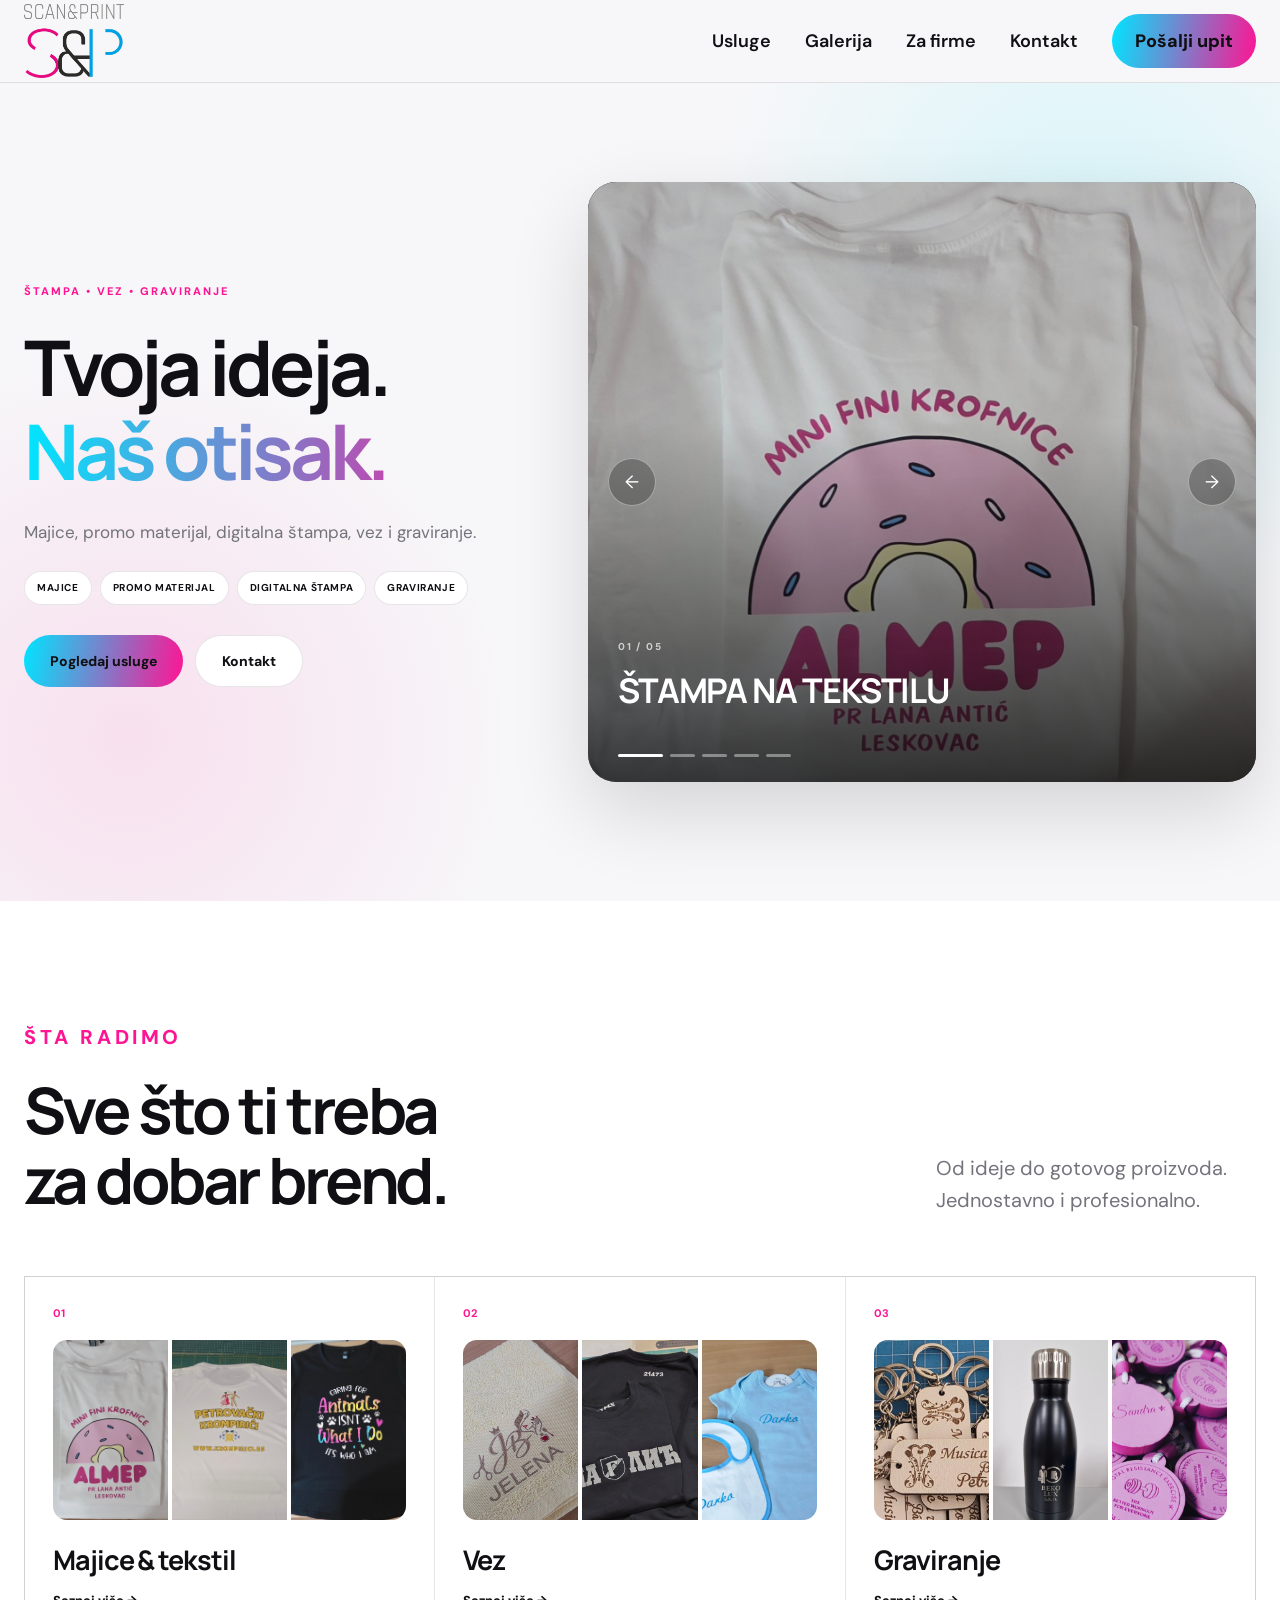
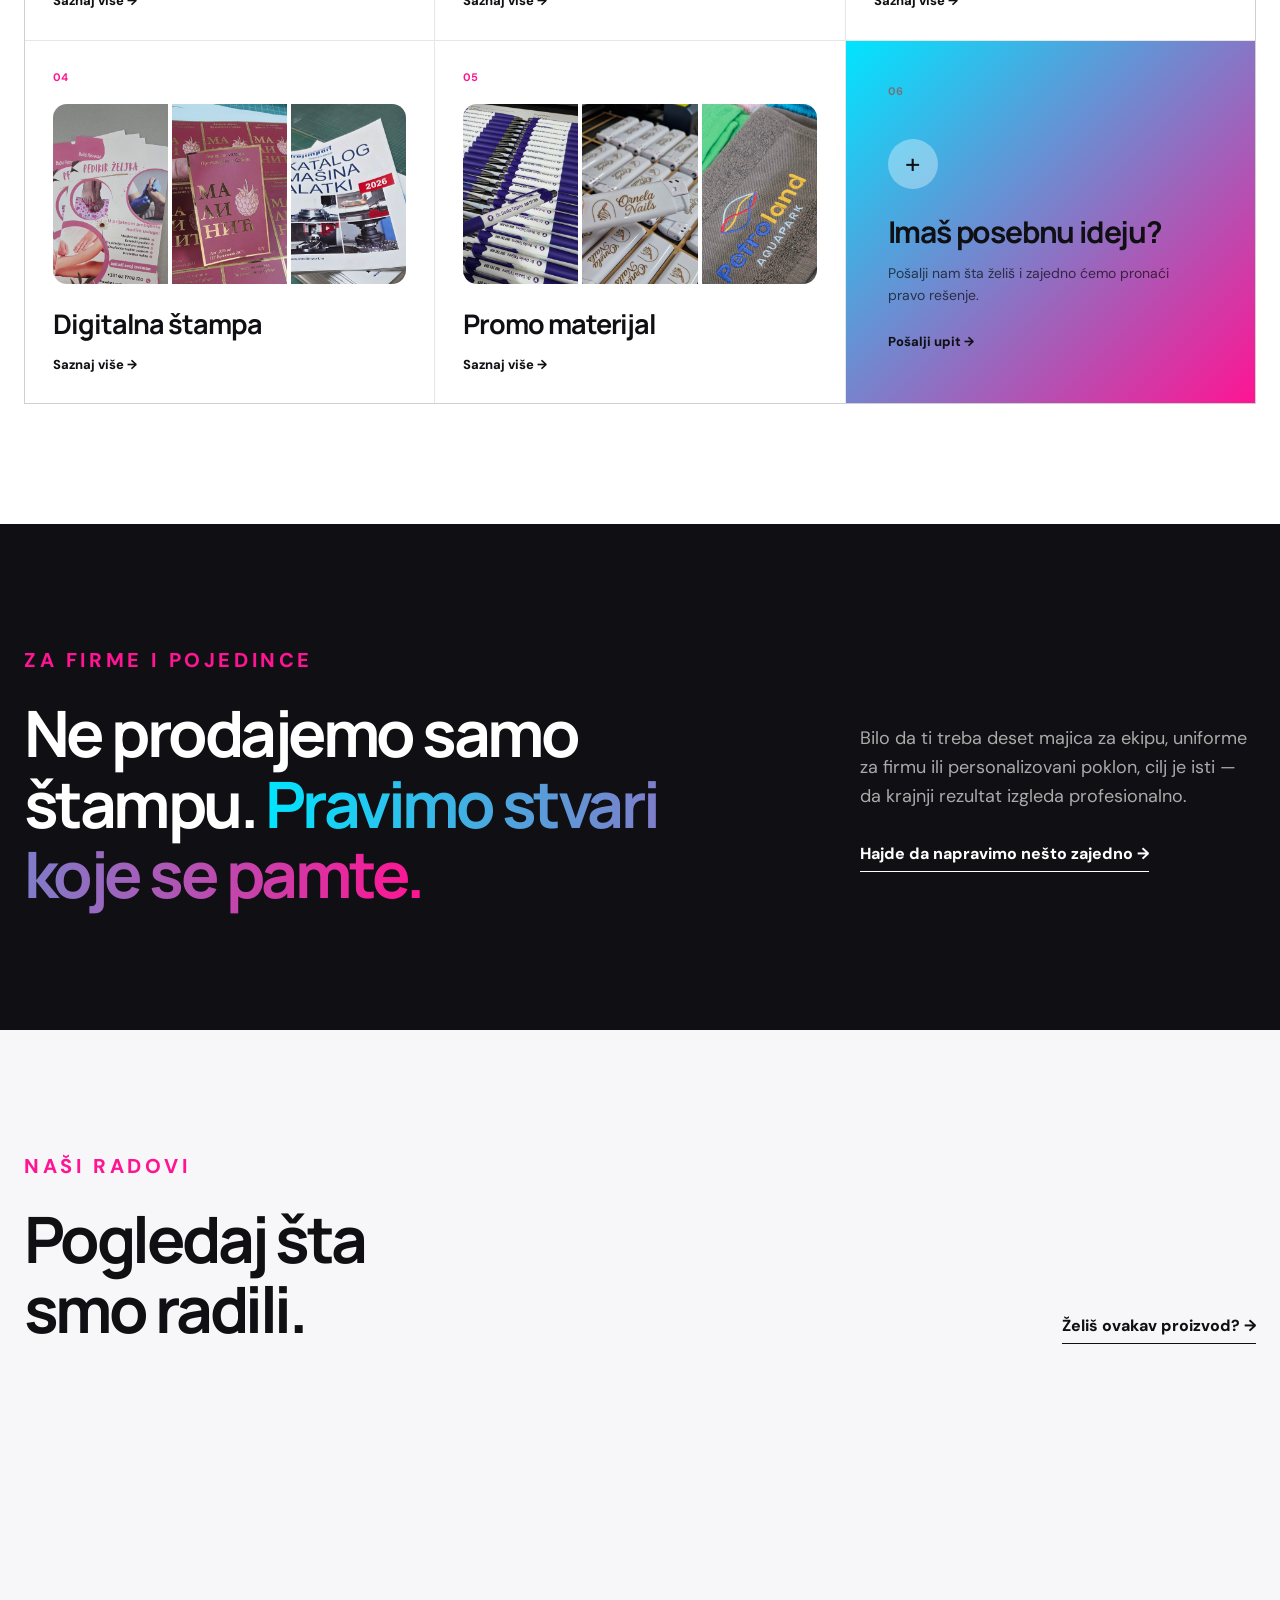
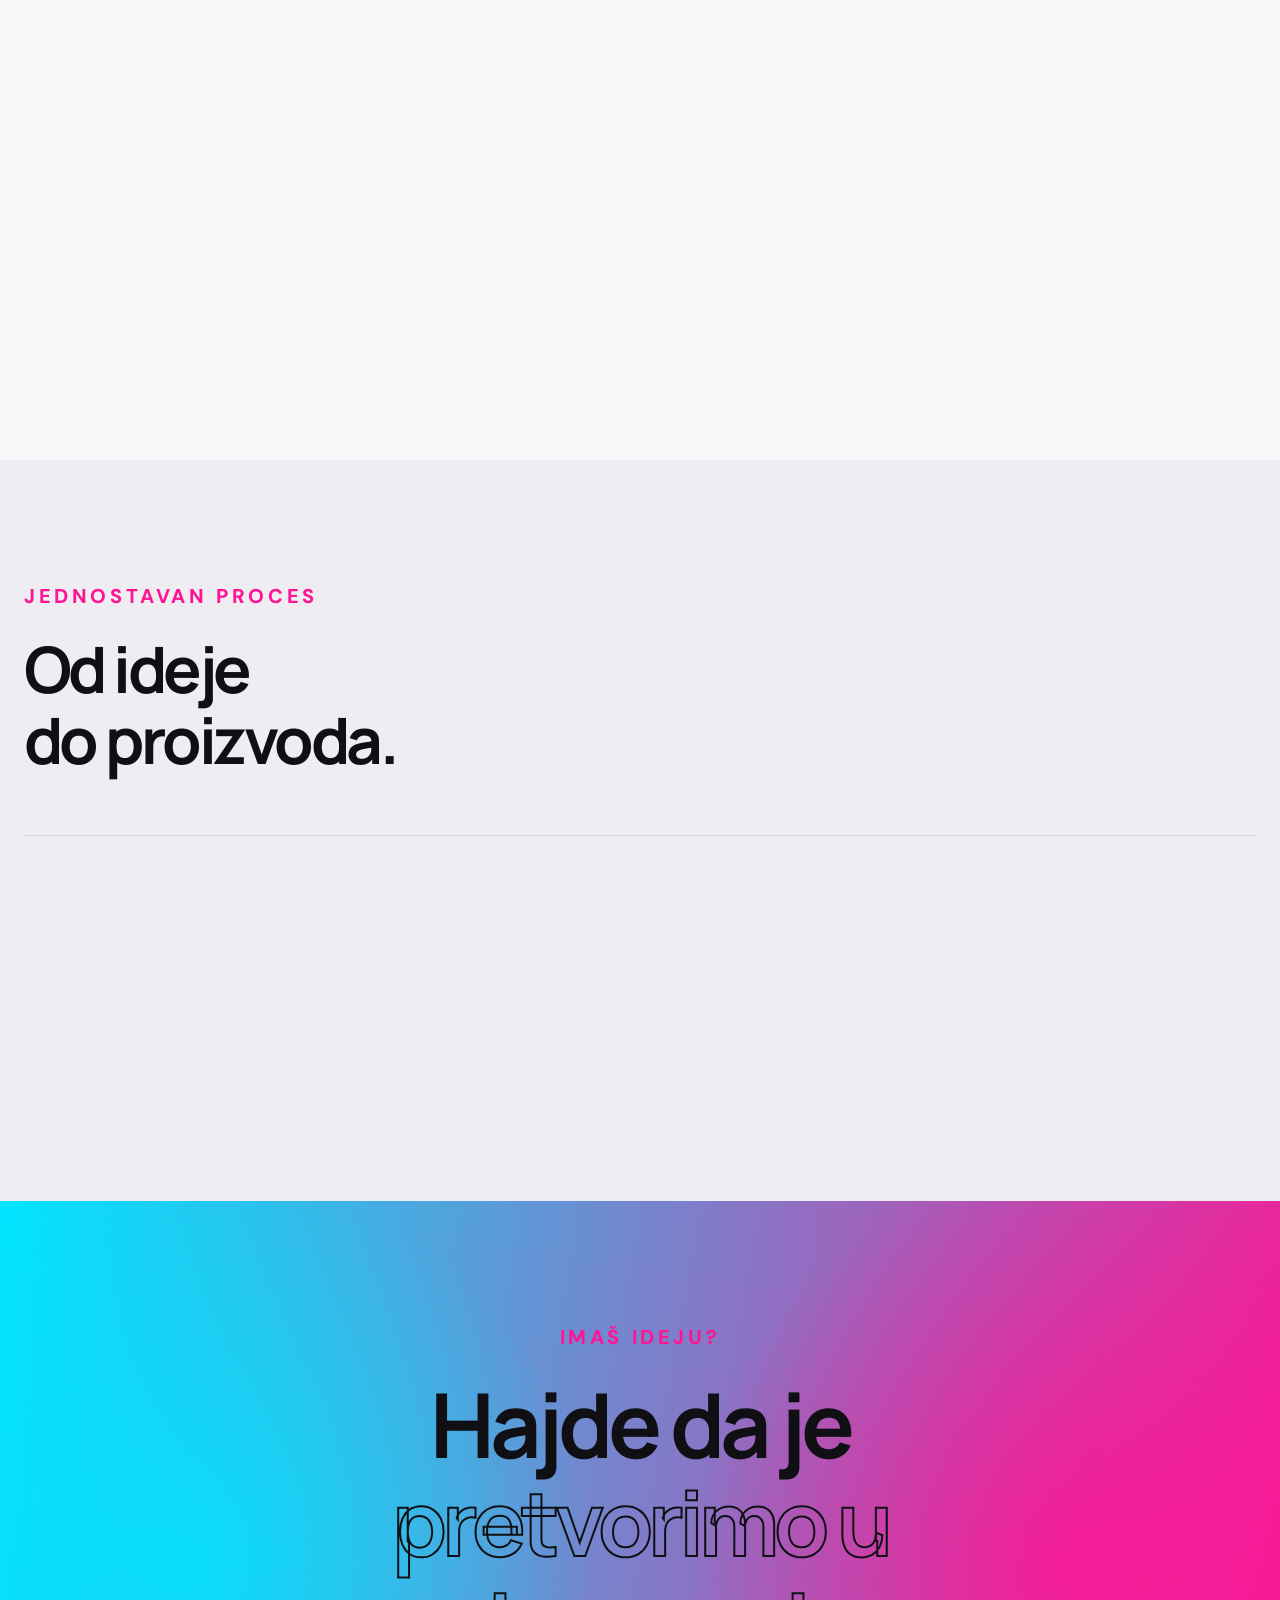
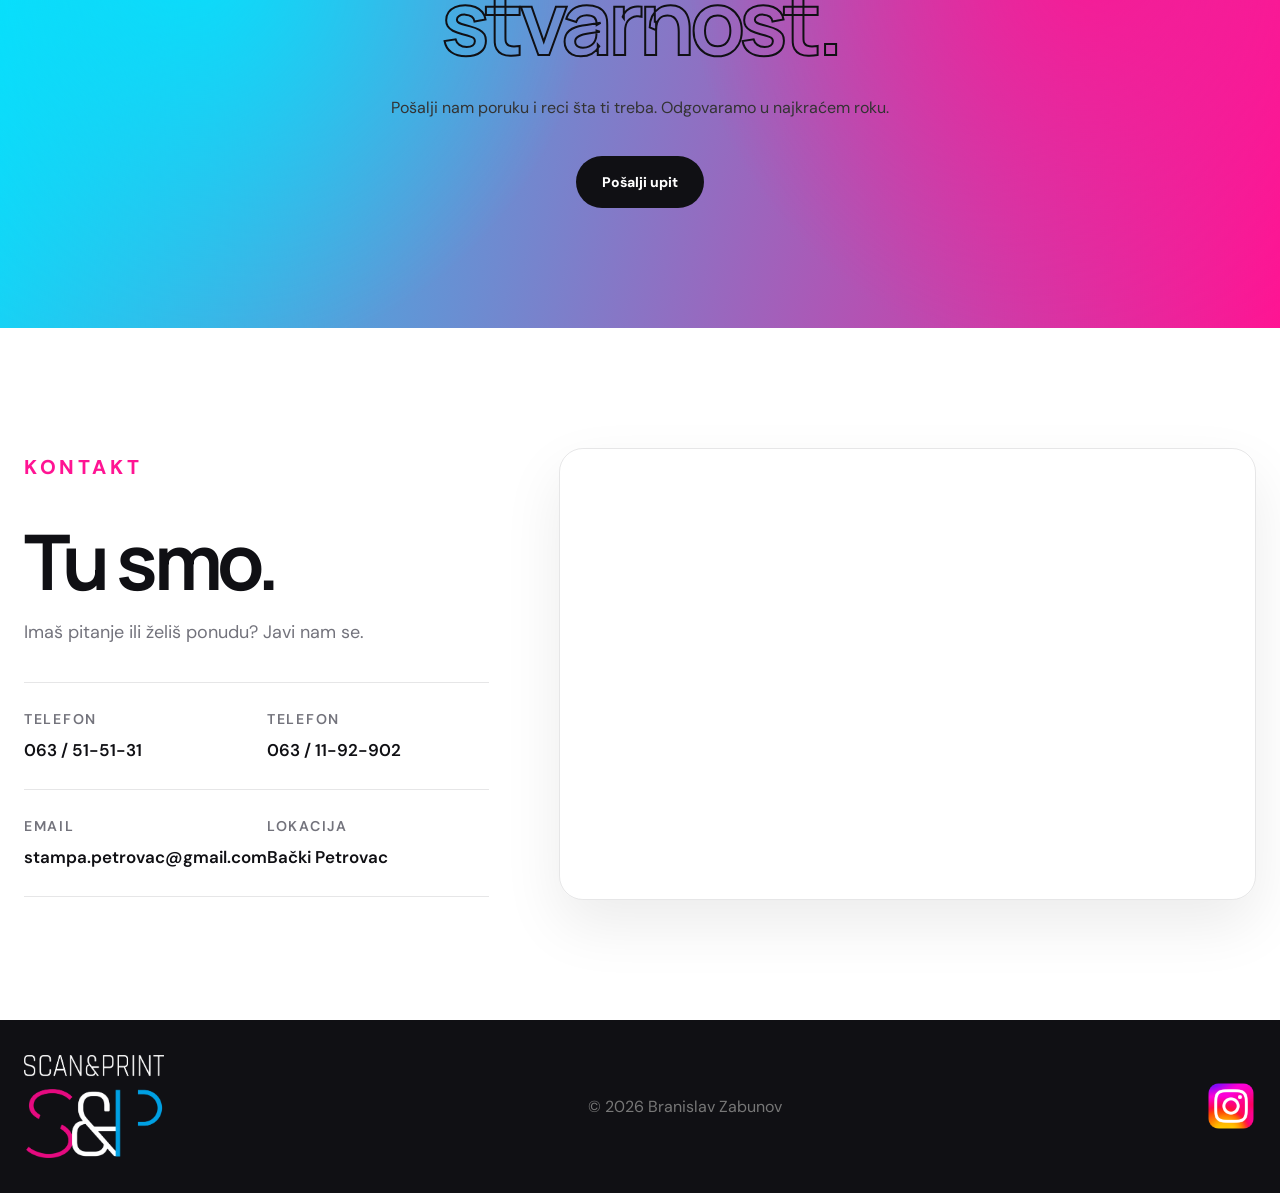
==== commit 10c7457a: "Update fmt.Println message from 'Hello' to 'Goodbye'" ====
--- a/index.html
+++ b/index.html
@@ -5,6 +5,7 @@
 
     <meta charset="UTF-8">
     <meta name="viewport" content="width=device-width, initial-scale=1.0">
+    <meta name="author" content="Branislav Zabunov">
 
     <title>Scan & Print | Štampa, vez, graviranje i brendiranje</title>
 
@@ -967,7 +968,7 @@
 
 
         <p>
-            © 2026 Scan & Print
+            © 2026 Branislav Zabunov
         </p>
 
 
@@ -979,7 +980,7 @@
     <img
         src="slike/iq.png"
         alt="Instagram Scan & Print"
-        style="width: 50px; height: 50px;"
+        style="width: 50px; height: 50px;" 
     >
 </a>
 
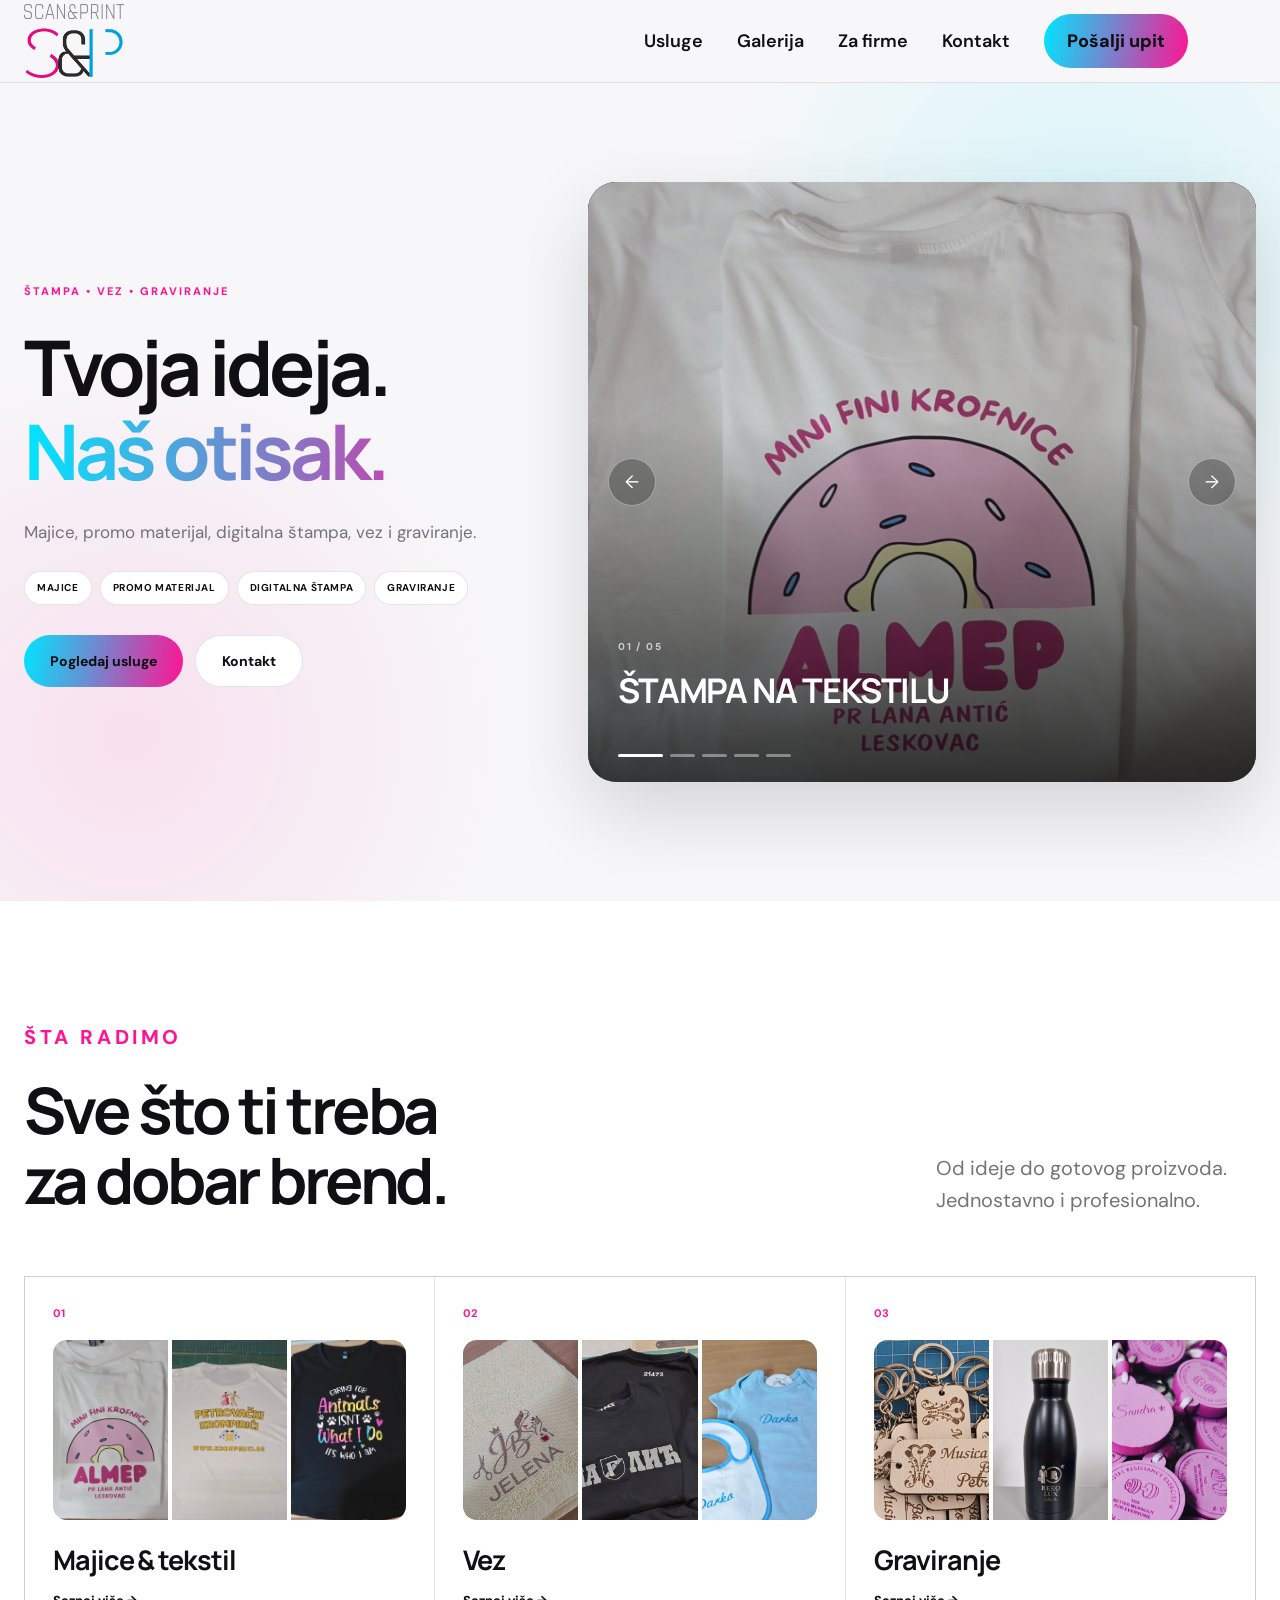
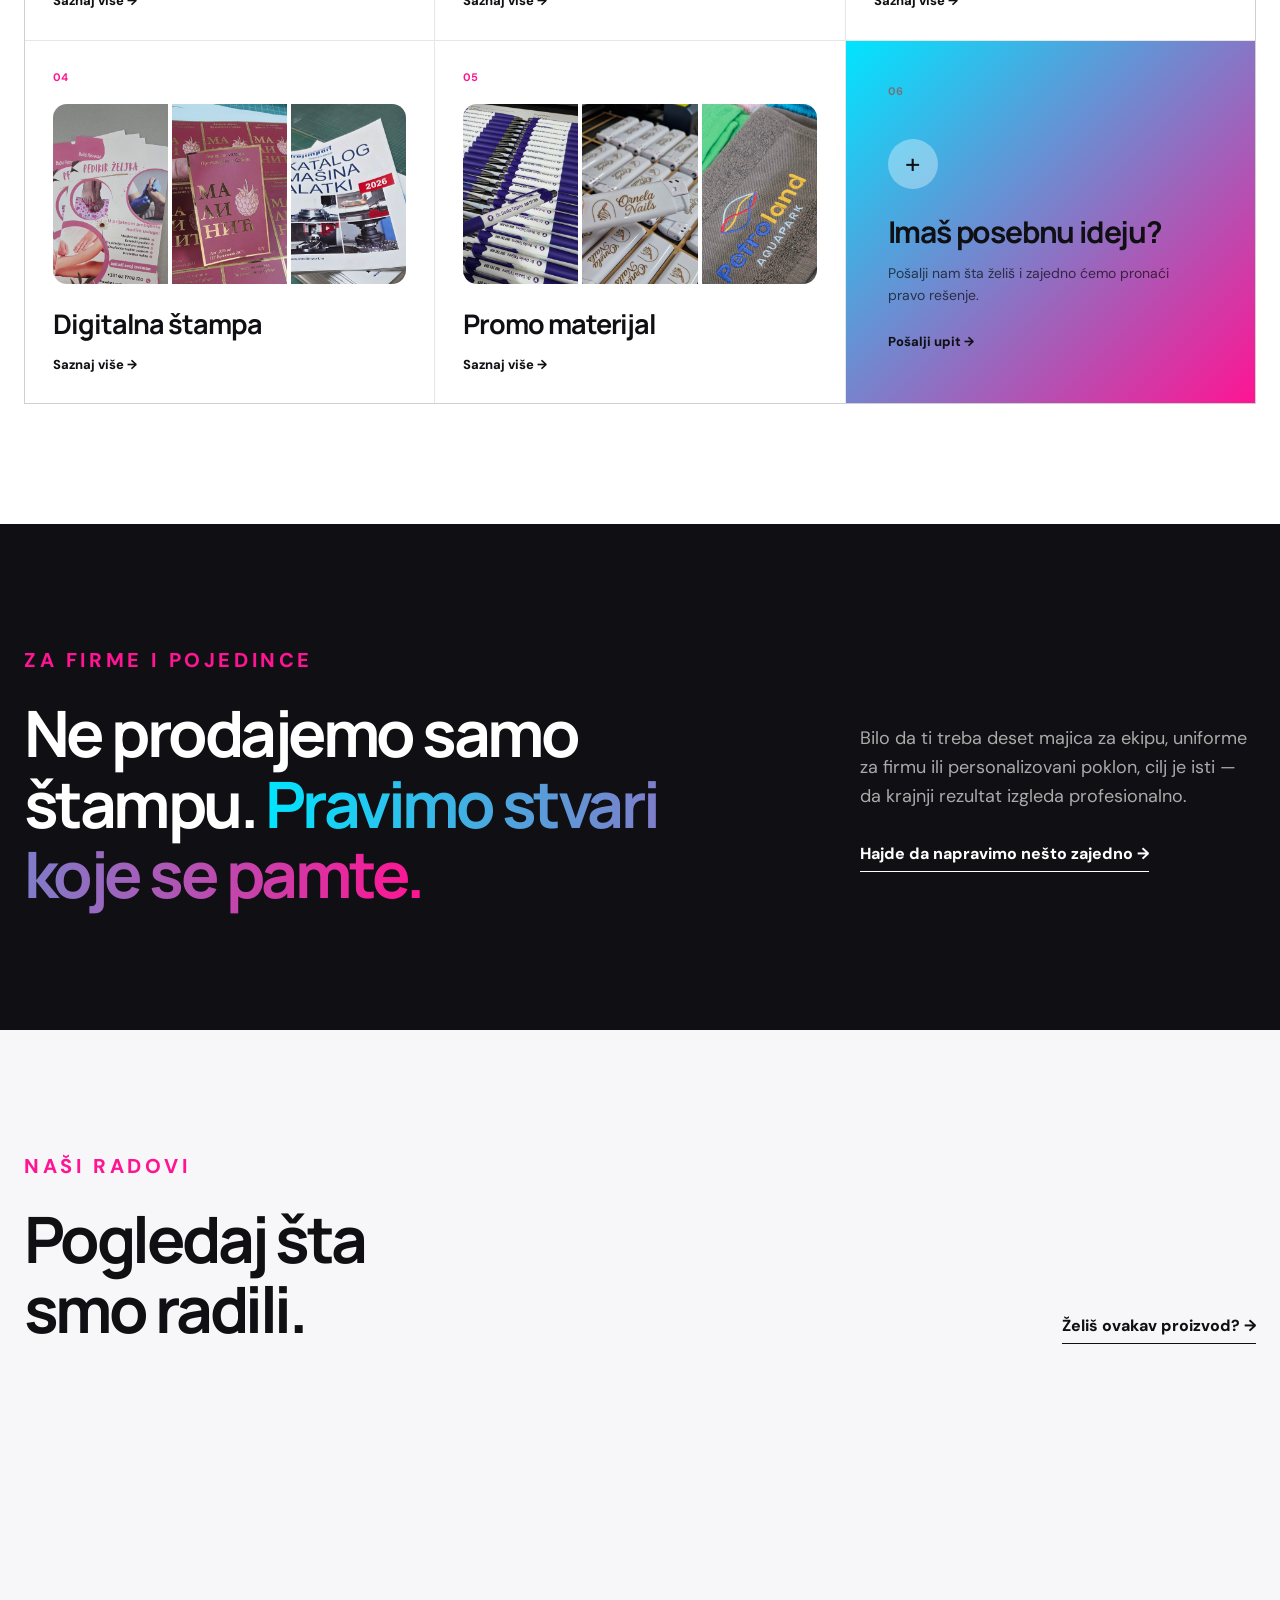
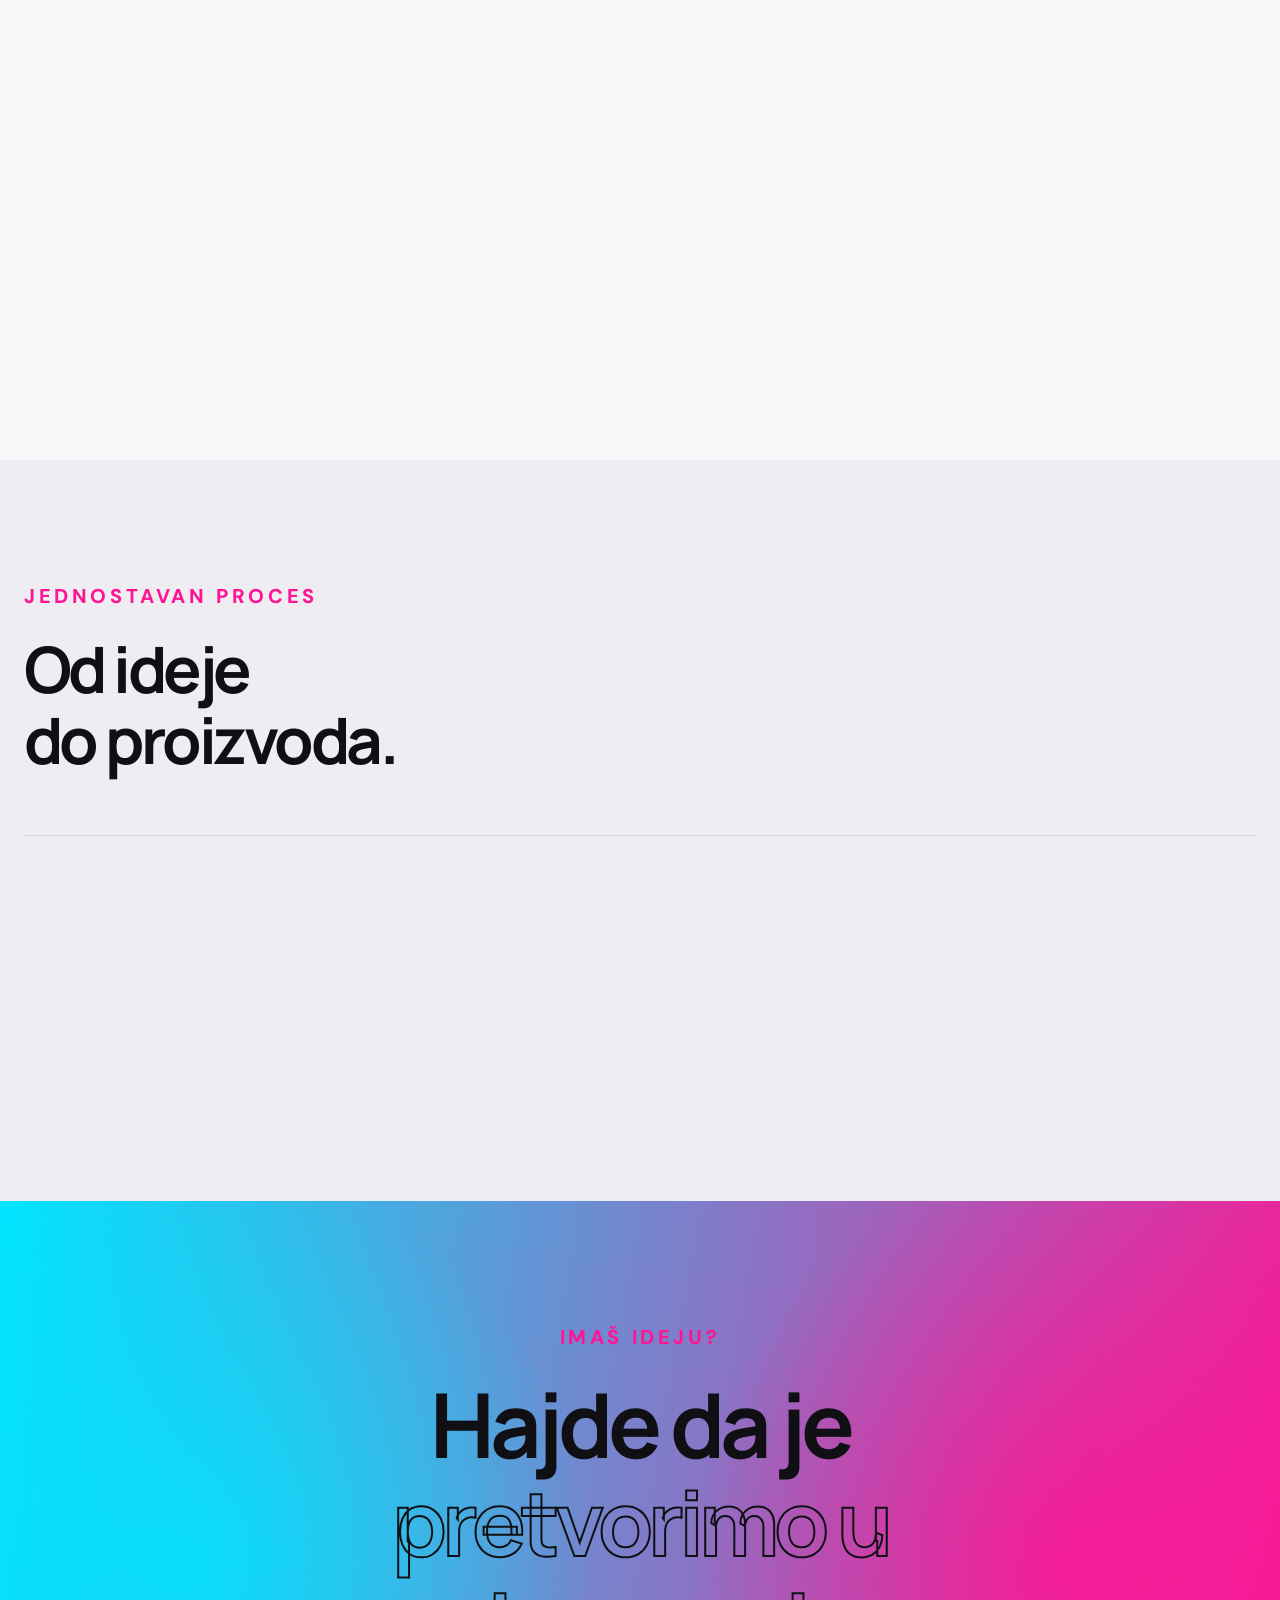
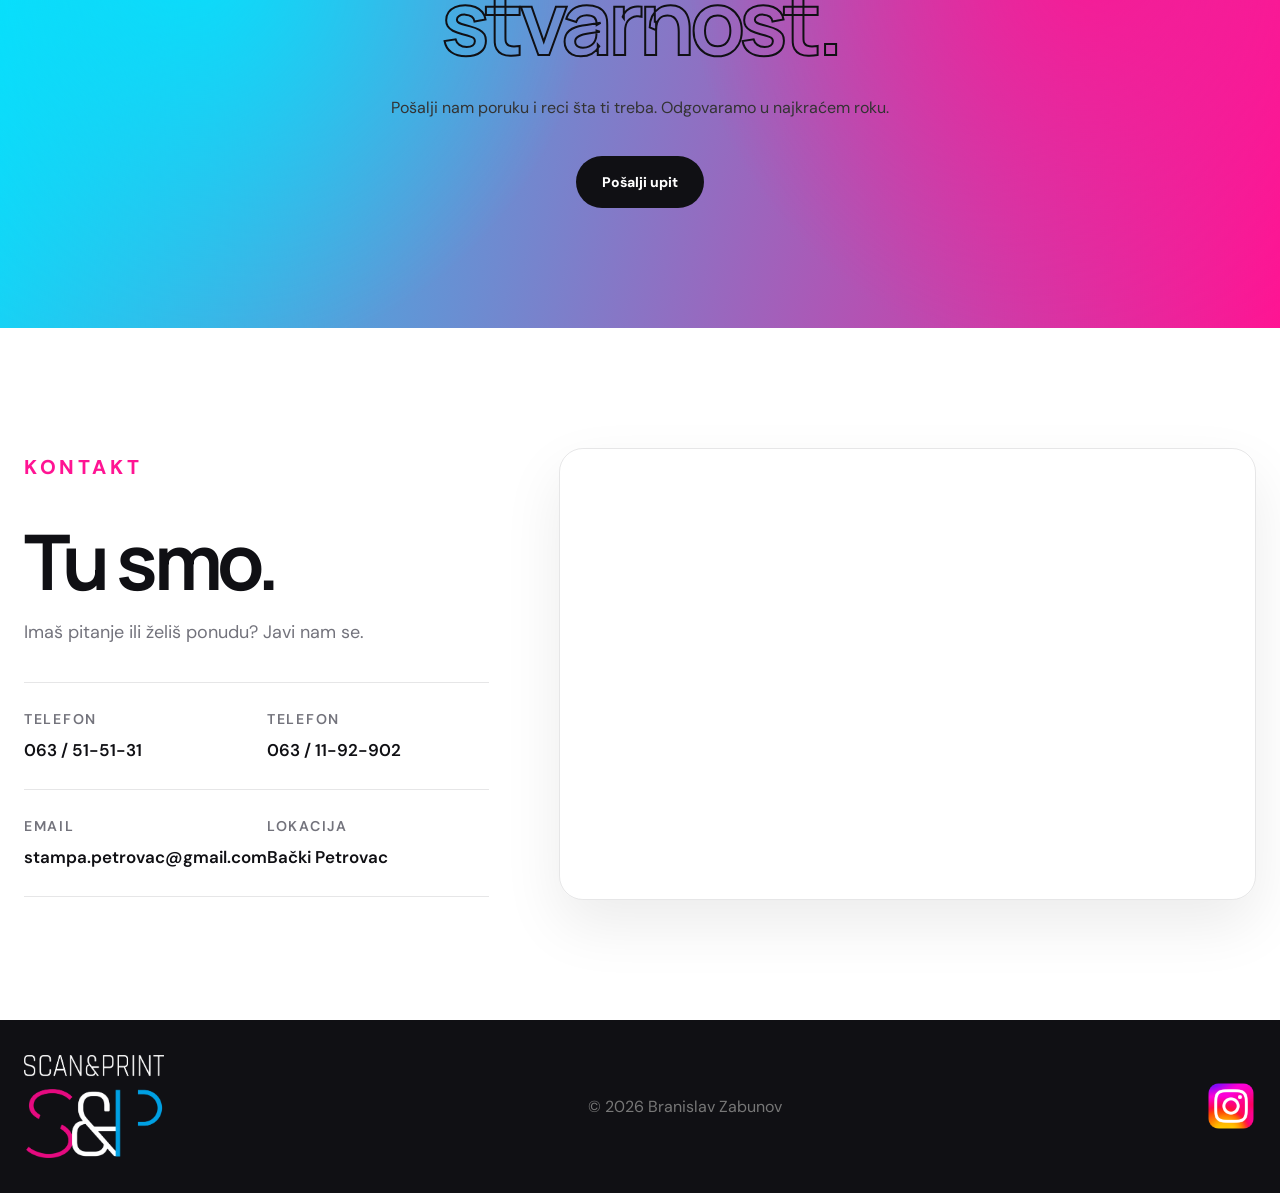
==== commit f5deb245: "Update index.html" ====
--- a/index.html
+++ b/index.html
@@ -6,15 +6,18 @@
     <meta charset="UTF-8">
     <meta name="viewport" content="width=device-width, initial-scale=1.0">
     <meta name="author" content="Branislav Zabunov">
-
+    <meta name="keywords" content="digitalna štampa, štampa na majicama, graviranje, promo materijal, Bački Petrovac">
+    
     <title>Scan & Print | Štampa, vez, graviranje i brendiranje</title>
 
     <meta name="description"
           content="Scan & Print – digitalna štampa, vez, graviranje, personalizacija i brendiranje u Bačkom Petrovcu.">
-
+    
+    <link rel="icon" href="slike/favicon.ico">
+    
     <link rel="preconnect" href="https://fonts.googleapis.com">
     <link rel="preconnect" href="https://fonts.gstatic.com" crossorigin>
-
+    
     <link href="https://fonts.googleapis.com/css2?family=DM+Sans:wght@400;500;600;700&family=Manrope:wght@500;600;700;800&display=swap"
           rel="stylesheet">
 
@@ -25,6 +28,14 @@
 
 <body>
 
+    <div id="fb-root"></div>
+<script>(function(d, s, id) {
+var js, fjs = d.getElementsByTagName(s)[0];
+if (d.getElementById(id)) return;
+js = d.createElement(s); js.id = id;
+js.src = "https://connect.facebook.net/en_US/sdk.js#xfbml=1&version=v3.0";
+fjs.parentNode.insertBefore(js, fjs);
+}(document, 'script', 'facebook-jssdk'));</script>
 
 <!-- ================= HEADER ================= -->
 
@@ -45,6 +56,15 @@
             <a href="#upit" class="nav-button">
                 Pošalji upit
             </a>
+            <div class="fb-share-button"
+            data-href="https://echeese123.github.io/BranislavZabunovVD2026/"
+            data-layout="button_count">
+            </div>
+            <div class="fb-page"
+data-href="https://www.facebook.com/scanandprint/"
+data-width="380"
+data-hide-cover="false"
+data-show-facepile="false"></div>
 
         </nav>
 
